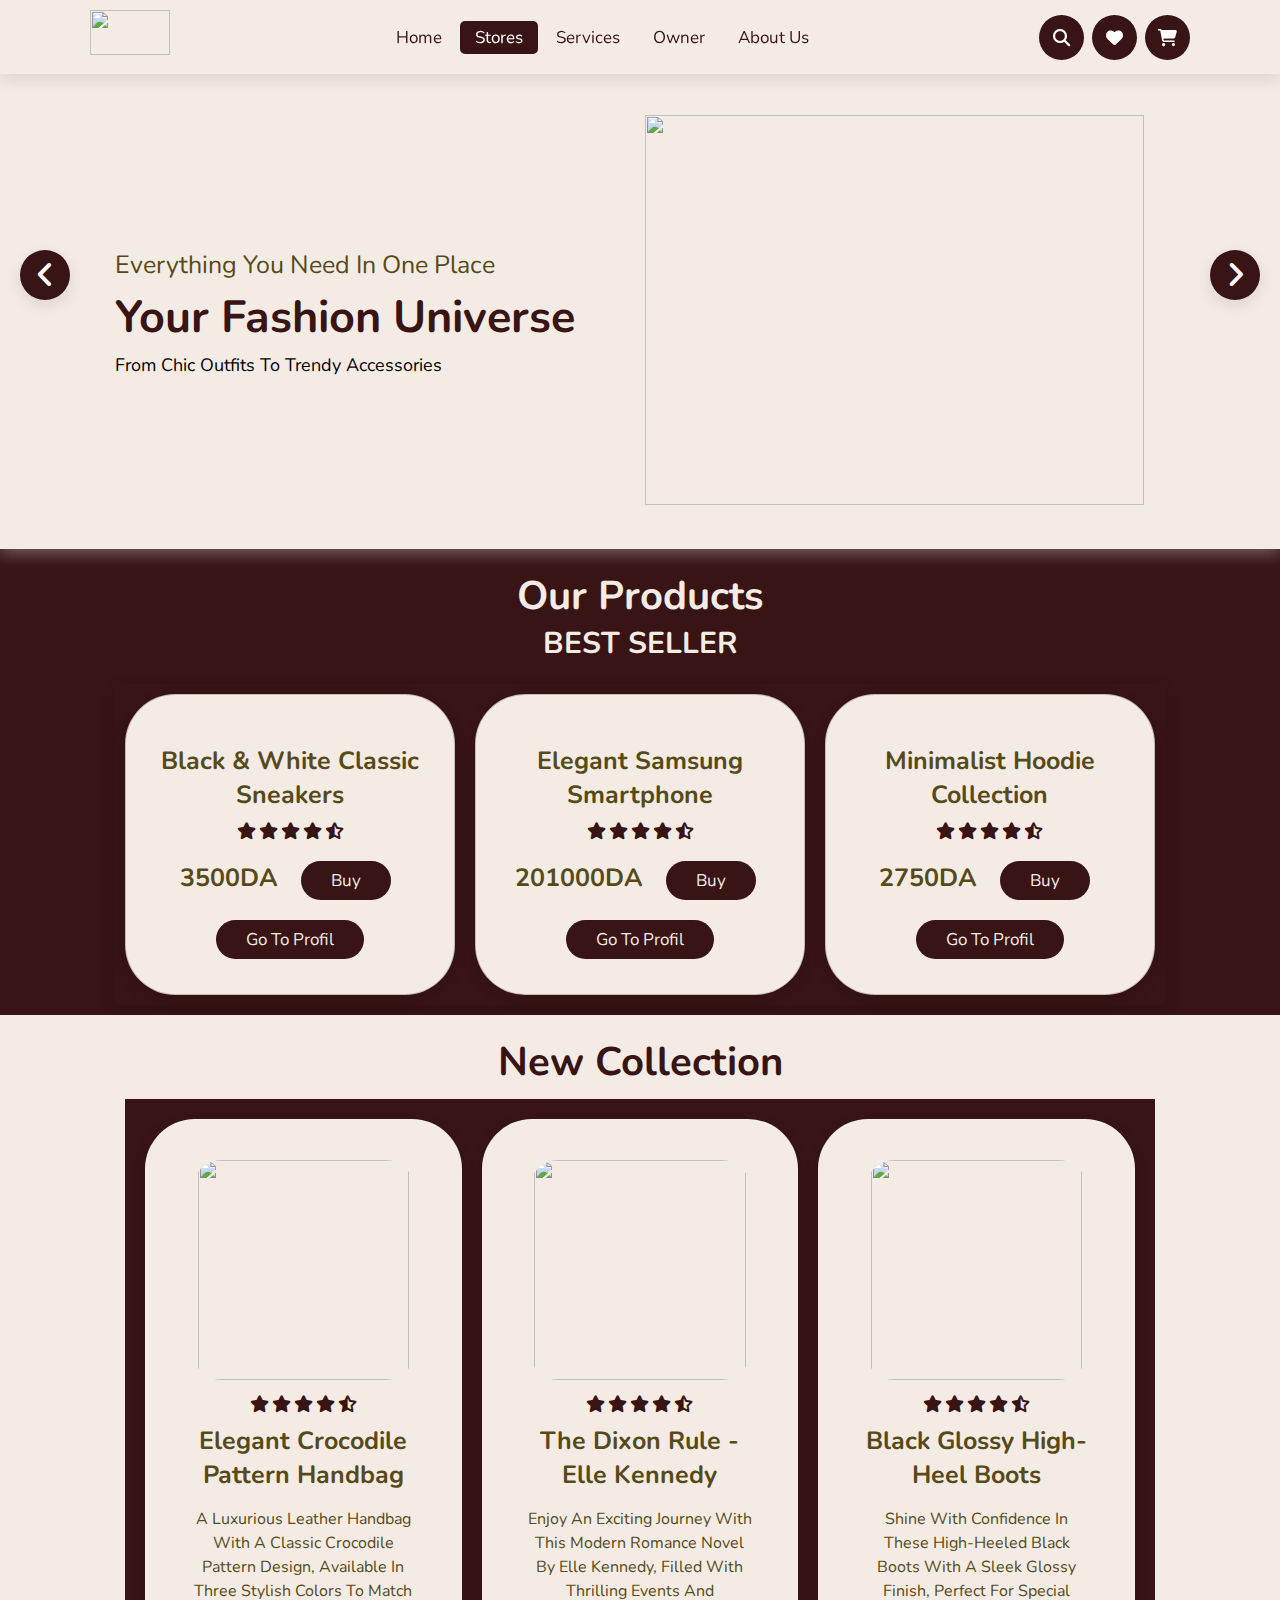
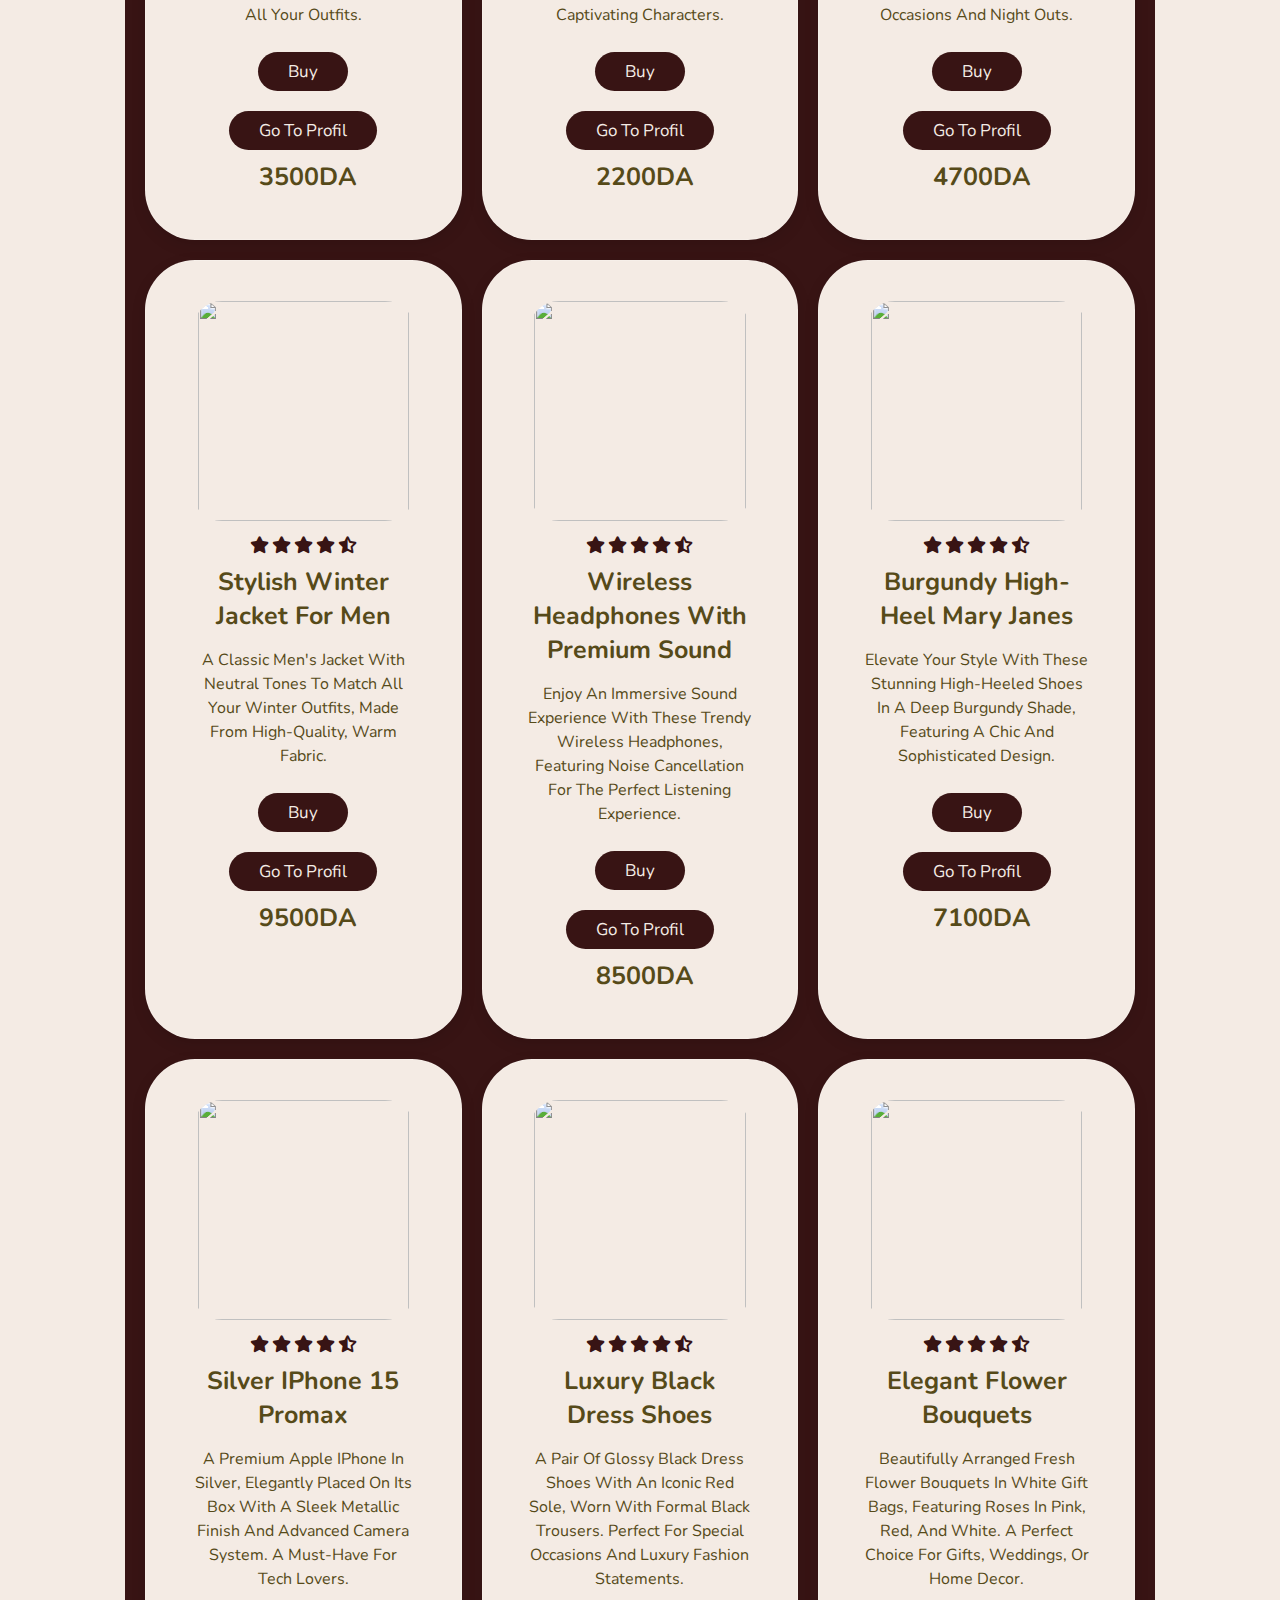
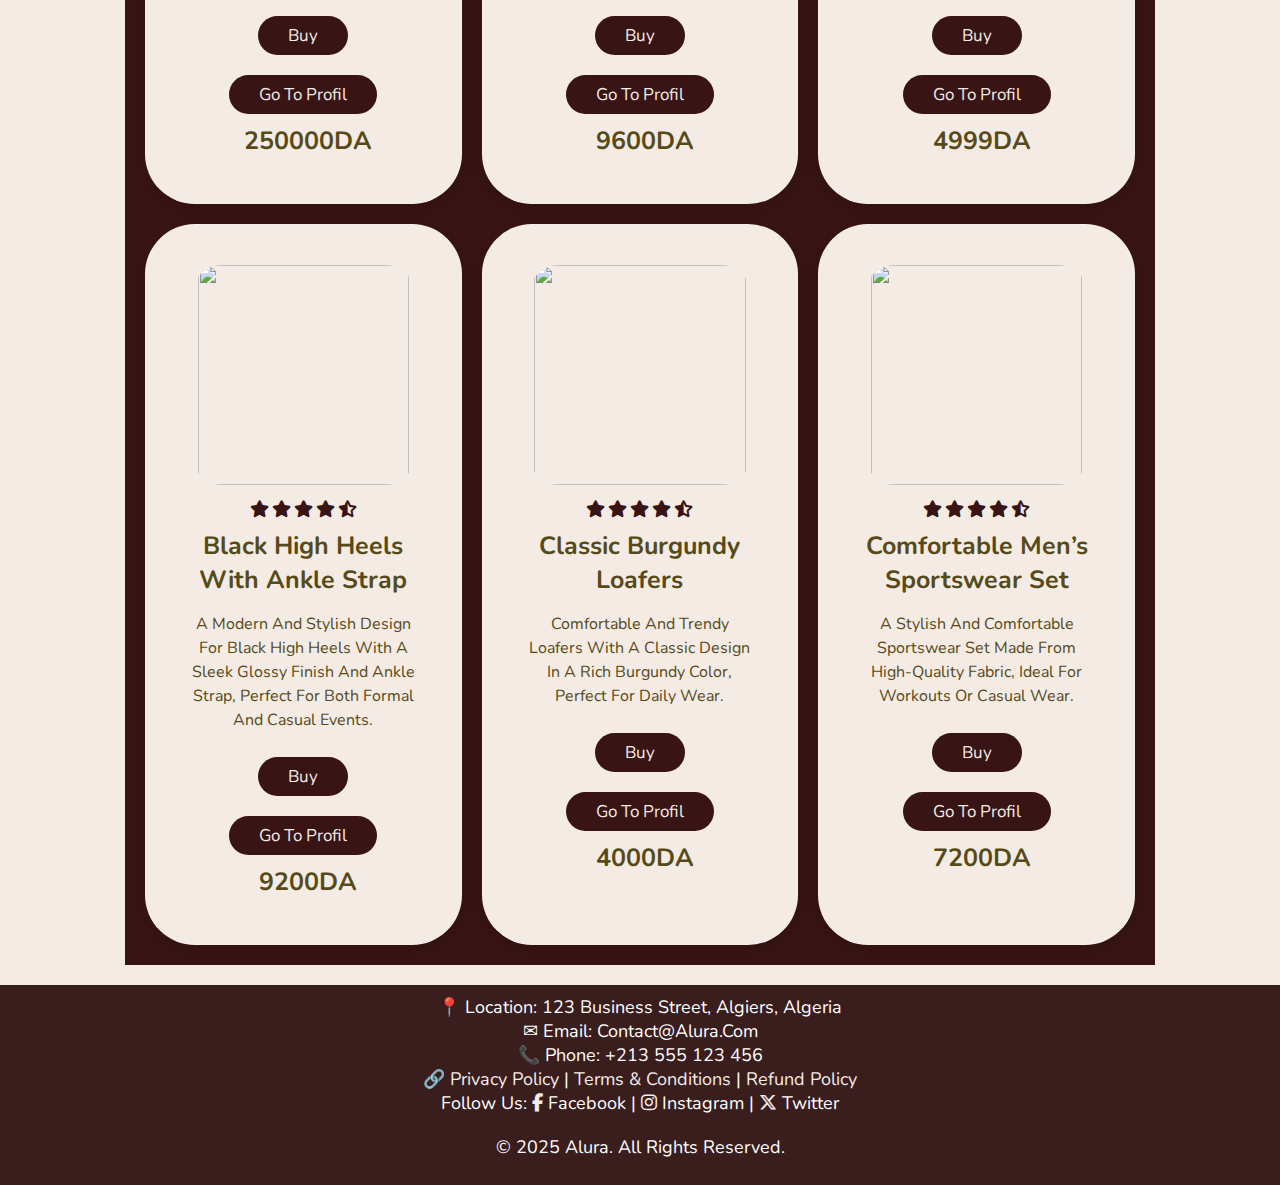
==== index.html @ 29a35462 "Create index.html" ====
<!DOCTYPE html>
<html lang="en">
<head>
    <meta charset="UTF-8">
    <meta name="viewport" content="width=device-width, initial-scale=1.0">
    <title>stores</title>
    <link rel="stylesheet" href="https://cdnjs.cloudflare.com/ajax/libs/font-awesome/6.7.2/css/all.min.css">
    <link rel="stylesheet" href="alura1.css">
</head>
<body>

    <!-- start header -->
    <header>
        <a href="#" class="logo"><i class="aluraa">
            <img src="photo/alura.png" alt="" width="80" height="45"></i></a>
       <nav class="navbar">
        <a href="p.html" >Home</a>
        <a href="alura1.html" class="active">Stores</a>
        <a href="alura2.html" >Services</a>
        <a href="owner.html">Owner</a>
        <a href="#About Us" class="us">About Us</a>
       </nav>
       <div class="icons">
        <i class="fas fa-bars" id="menu-bars"></i>
        <i class="fas fa-search" id="search-icon"></i>
        <a href="#" class="fas fa-heart"></a>
        <a href="#" class="fas fa-shopping-cart"></a>
       </div>   
    </header>
    
    <form action="" id="search-form">
        <input type="search" placeholder="search here..." id="search-box">
        <label for="search-box" class="fas fa-search"></label>
        <i class="fas fa-times" id="close"></i>
    </form>
    <!-- end header -->
    <!-- start content -->
    <section class="Stores" id="Stores">
        <div class="Stores-slider">
    
            <div class="slide active">
                <div class="content">
                    <span> Everything You Need in One Place </span>
                    <h3> Your Fashion Universe </h3>
                    <p> From Chic Outfits to Trendy Accessories </p>
                </div>
                <div class="image">
                    <img src="photo/store.png" alt="" >
                </div>
            </div>

            <div class="slide">
                <div class="content">
                    <span> Timeless Styles with a Modern Touch </span>
                    <h3> Classic Elegance </h3>
                    <p>  Minimalist Cuts for Effortless Chic </p>
                </div>
                <div class="image">
                    <img src="photo/trend1.png" alt="" >
                </div>
            </div>

            <div class="slide">
                <div class="content">
                    <span> Accessories That Define Your Style </span>
                    <h3> Luxe Touch </h3>
                    <p> Bold Designs for a Statement Look </p>
                </div>
                <div class="image">
                    <img src="photo/trend2.png" alt="" >
                </div>
            </div>

            <div class="slide">
                <div class="content">
                    <span> Effortless Style, Every Step </span>
                    <h3> Urban Vibes Sneakers </h3>
                    <p> A Fresh Take on Classic Sneakers </p>
                </div>
                <div class="image">
                    <img src="photo/trend3.png" alt="" >
                </div>
            </div>
           <div id="next-slide" class="fas fa-angle-right" onclick="next()"></div>
           <div id="prev-slide" class="fas fa-angle-left" onclick="next()"></div>
         </div>

    
     </section>


     <!-- products section starts -->

     <section class="products" id="products">

        <h3 class="sub-heading"> Our Products </h3>
        <h1 class="heading"> Best seller </h1>

          <div class="box-container">

            <div class="box">
                <a href="javascript:void(0)" class="fas fa-heart add-fav"></a>
                <a href="#" class="fas fa-eye"></a>
                <img src="photo/Sneakers for Sports and Casual Wear.jpg" alt="">
                <h3>Black & White Classic Sneakers </h3>
                <div class="stars">
                    <i class="fas fa-star"></i>
                    <i class="fas fa-star"></i>
                    <i class="fas fa-star"></i>
                    <i class="fas fa-star"></i>
                    <i class="fas fa-star-half-alt"></i>
                </div>
                <span>3500DA</span>
                <a href="javascript:void(0)" class="ll">buy </a>
                <a href="profil.html" class="btn" > go to profil  </a>
            </div>

            <div class="box">
                <a href="javascript:void(0)" class="fas fa-heart add-fav"></a>
                <a href="#" class="fas fa-eye"></a>
                <img src="photo/Samsung Galaxy new Design.jpg" alt="">
                <h3>Elegant Samsung Smartphone</h3>
                <div class="stars">
                    <i class="fas fa-star"></i>
                    <i class="fas fa-star"></i>
                    <i class="fas fa-star"></i>
                    <i class="fas fa-star"></i>
                    <i class="fas fa-star-half-alt"></i>
                </div>
                <span>201000DA</span>
                <a href="javascript:void(0)" class="ll">buy </a>
                <a href="profil.html" class="btn" > go to profil  </a>
            </div>

            <div class="box">
                <a href="javascript:void(0)" class="fas fa-heart add-fav"></a>
                <a href="#" class="fas fa-eye"></a>
                <img src="photo/Sport clothes .jpg" alt="">
                <h3>Minimalist Hoodie Collection</h3>
                <div class="stars">
                    <i class="fas fa-star"></i>
                    <i class="fas fa-star"></i>
                    <i class="fas fa-star"></i>
                    <i class="fas fa-star"></i>
                    <i class="fas fa-star-half-alt"></i>
                </div>
                <span>2750DA</span>
                <a href="javascript:void(0)" class="ll">buy </a>
                <a href="profil.html" class="btn" > go to profil  </a>
            </div>
             </div>
    
     </section>

     <!-- new collection -->

     <section class="products1" id="products1">

        <h3 class="sub-heading1"> New Collection </h3>
        
        <div class="box-container1">
            <div class="box">
                <div class="image">
                    <img src="photo/Baguette Bag - .jpg" alt="">
                    <a href="javascript:void(0)" class="fas fa-heart add-fav"></a>
                </div>
            
                <div class="content1">
                <div class="stars">
                    <i class="fas fa-star"></i>
                    <i class="fas fa-star"></i>
                    <i class="fas fa-star"></i>
                    <i class="fas fa-star"></i>
                    <i class="fas fa-star-half-alt"></i>
                </div>
                <h3>Elegant Crocodile Pattern Handbag</h3>
                <p> A luxurious leather handbag with a classic crocodile pattern design, available in three stylish colors to match all your outfits.</p>
                <a href="javascript:void(0)" class="ll">buy </a>
                <a href="profil.html" class="btn" > go to profil  </a>
                <span class="pice">3500DA</span>

                </div>
            </div>

            <div class="box">
                <div class="image">
                    <img src="photo/book.jpg" alt="">
                    <a href="javascript:void(0)" class="fas fa-heart add-fav"></a>
                </div>
            
                <div class="content1">
                <div class="stars">
                    <i class="fas fa-star"></i>
                    <i class="fas fa-star"></i>
                    <i class="fas fa-star"></i>
                    <i class="fas fa-star"></i>
                    <i class="fas fa-star-half-alt"></i>
                </div>
                <h3>The Dixon Rule - Elle Kennedy</h3>
                <p>Enjoy an exciting journey with this modern romance novel by Elle Kennedy, filled with thrilling events and captivating characters.</p>
                <a href="javascript:void(0)" class="ll">buy </a>
                <a href="profil.html" class="btn" > go to profil  </a>
                <span class="pice">2200DA</span>

                </div>
            </div>

            <div class="box">
                <div class="image">
                    <img src="photo/bots.jpg" alt="">
                    <a href="javascript:void(0)" class="fas fa-heart add-fav"></a>
                </div>
            
                <div class="content1">
                <div class="stars">
                    <i class="fas fa-star"></i>
                    <i class="fas fa-star"></i>
                    <i class="fas fa-star"></i>
                    <i class="fas fa-star"></i>
                    <i class="fas fa-star-half-alt"></i>
                </div>
                <h3> Black Glossy High-Heel Boots</h3>
                <p>Shine with confidence in these high-heeled black boots with a sleek glossy finish, perfect for special occasions and night outs.</p>
                <a href="javascript:void(0)" class="ll">buy </a>
                <a href="profil.html" class="btn" > go to profil  </a>
                <span class="pice">4700DA</span>

                </div>
            </div>
            <div class="box">
                <div class="image">
                    <img src="photo/Men winter.jpg" alt="">
                    <a href="javascript:void(0)" class="fas fa-heart add-fav"></a>
                </div>
            
                <div class="content1">
                <div class="stars">
                    <i class="fas fa-star"></i>
                    <i class="fas fa-star"></i>
                    <i class="fas fa-star"></i>
                    <i class="fas fa-star"></i>
                    <i class="fas fa-star-half-alt"></i>
                </div>
                <h3>Stylish Winter Jacket for Men</h3>
                <p> A classic men's jacket with neutral tones to match all your winter outfits, made from high-quality, warm fabric.</p>
                <a href="javascript:void(0)" class="ll">buy </a>
                <a href="profil.html" class="btn" > go to profil  </a>
                <span class="pice">9500DA</span>

                </div>
            </div>
           
            <div class="box">
                <div class="image">
                    <img src="photo/Apple Headphones _ Apple Airpods Max _ Color_ Blue _ Size_ Os.jpg" alt="">
                    <a href="javascript:void(0)" class="fas fa-heart add-fav"></a>
                </div>
            
                <div class="content1">
                <div class="stars">
                    <i class="fas fa-star"></i>
                    <i class="fas fa-star"></i>
                    <i class="fas fa-star"></i>
                    <i class="fas fa-star"></i>
                    <i class="fas fa-star-half-alt"></i>
                </div>
                <h3>Wireless Headphones with Premium Sound</h3>
                <p>Enjoy an immersive sound experience with these trendy wireless headphones, featuring noise cancellation for the perfect listening experience.</p>
                <a href="javascript:void(0)" class="ll">buy </a>
                 <a href="profil.html" class="btn" > go to profil  </a>
                <span class="pice">8500DA</span>

                </div>
            </div>

            <div class="box">
                <div class="image">
                    <img src="photo/Women's Burgundy Patent Leather Platform Mary Jane Heels - Chunky High Block Heels with Adjustable Strap for Party or Fashion Events.jpg" alt="">
                    <a href="javascript:void(0)" class="fas fa-heart add-fav"></a>
                </div>
            
                <div class="content1">
                <div class="stars">
                    <i class="fas fa-star"></i>
                    <i class="fas fa-star"></i>
                    <i class="fas fa-star"></i>
                    <i class="fas fa-star"></i>
                    <i class="fas fa-star-half-alt"></i>
                </div>
                <h3>Burgundy High-Heel Mary Janes</h3>
                <p> Elevate your style with these stunning high-heeled shoes in a deep burgundy shade, featuring a chic and sophisticated design.
                </p>
                <a href="javascript:void(0)" class="ll">buy </a>
                <a href="profil.html" class="btn" > go to profil  </a>
                <span class="pice">7100DA</span>

                </div>
            </div>
            <div class="box">
                <div class="image">
                    <img src="photo/iphone15promax .jpg" alt="">
                    <a href="javascript:void(0)" class="fas fa-heart add-fav"></a>
                </div>
            
                <div class="content1">
                <div class="stars">
                    <i class="fas fa-star"></i>
                    <i class="fas fa-star"></i>
                    <i class="fas fa-star"></i>
                    <i class="fas fa-star"></i>
                    <i class="fas fa-star-half-alt"></i>
                </div>
                <h3>Silver iPhone 15 Promax</h3>
                <p>  A premium Apple iPhone in silver, elegantly placed on its box with a sleek metallic finish and advanced camera system. A must-have for tech lovers.
                </p>
                <a href="javascript:void(0)" class="ll">buy </a>
                <a href="profil.html" class="btn" > go to profil  </a>
                <span class="pice">250000DA</span>

                </div>
            </div>

            <div class="box">
                <div class="image">
                    <img src="photo/Christian Louboutin Shoes _ Christian Louboutin Greggo Patent Oxford Dress Shoes Size 7 Sleek Black _ Color_ Black _ Size_ 7 (3).jpg" alt="">
                    <a href="javascript:void(0)" class="fas fa-heart add-fav"></a>
                </div>
            
                <div class="content1">
                <div class="stars">
                    <i class="fas fa-star"></i>
                    <i class="fas fa-star"></i>
                    <i class="fas fa-star"></i>
                    <i class="fas fa-star"></i>
                    <i class="fas fa-star-half-alt"></i>
                </div>
                <h3>Luxury Black Dress Shoes</h3>
                <p>A pair of glossy black dress shoes with an iconic red sole, worn with formal black trousers. Perfect for special occasions and luxury fashion statements.</p>
                <a href="javascript:void(0)" class="ll">buy </a>
                 <a href="profil.html" class="btn" > go to profil  </a>
                <span class="pice">9600DA</span>

                </div>
            </div>

            <div class="box">
                <div class="image">
                    <img src="photo/flower.jpg" alt="">
                    <a href="javascript:void(0)" class="fas fa-heart add-fav"></a>
                </div>
            
                <div class="content1">
                <div class="stars">
                    <i class="fas fa-star"></i>
                    <i class="fas fa-star"></i>
                    <i class="fas fa-star"></i>
                    <i class="fas fa-star"></i>
                    <i class="fas fa-star-half-alt"></i>
                </div>
                <h3>Elegant Flower Bouquets</h3>
                <p>Beautifully arranged fresh flower bouquets in white gift bags, featuring roses in pink, red, and white. A perfect choice for gifts, weddings, or home decor.</p>
                <a href="javascript:void(0)" class="ll">buy </a>
                <a href="profil.html" class="btn" > go to profil  </a>
                <span class="pice">4999DA</span>

                </div>
            </div>

            <div class="box">
                <div class="image">
                    <img src="photo/téléchargement (7).jpg" alt="">
                    <a href="javascript:void(0)" class="fas fa-heart add-fav"></a>
                </div>
            
                <div class="content1">
                <div class="stars">
                    <i class="fas fa-star"></i>
                    <i class="fas fa-star"></i>
                    <i class="fas fa-star"></i>
                    <i class="fas fa-star"></i>
                    <i class="fas fa-star-half-alt"></i>
                </div>
                <h3>Black High Heels with Ankle Strap</h3>
                <p> A modern and stylish design for black high heels with a sleek glossy finish and ankle strap, perfect for both formal and casual events.
                </p>
                <a href="javascript:void(0)" class="ll">buy </a>
                <a href="profil.html" class="btn" > go to profil  </a>
                <span class="pice">9200DA</span>

                </div>
            </div>

            <div class="box">
                <div class="image">
                    <img src="photo/téléchargement (6).jpg" alt="">
                    <a href="javascript:void(0)" class="fas fa-heart add-fav"></a>
                </div>
            
                <div class="content1">
                <div class="stars">
                    <i class="fas fa-star"></i>
                    <i class="fas fa-star"></i>
                    <i class="fas fa-star"></i>
                    <i class="fas fa-star"></i>
                    <i class="fas fa-star-half-alt"></i>
                </div>
                <h3>Classic Burgundy Loafers</h3>
                <p> Comfortable and trendy loafers with a classic design in a rich burgundy color, perfect for daily wear.</p>
                <a href="javascript:void(0)" class="ll">buy </a>
                <a href="profil.html" class="btn" > go to profil  </a>
                <span class="pice">4000DA</span>

                </div>
            </div>

            <div class="box">
                <div class="image">
                    <img src="photo/Men's Casual Sports Style Letter Print Contrast Color Raglan Sleeve Kangaroo Pocket Drawstring Hoodie & Sweatpants Set, Spring & Autumn.jpg" alt="">
                    <a href="javascript:void(0)" class="fas fa-heart add-fav"></a>
                </div>
            
                <div class="content1">
                <div class="stars">
                    <i class="fas fa-star"></i>
                    <i class="fas fa-star"></i>
                    <i class="fas fa-star"></i>
                    <i class="fas fa-star"></i>
                    <i class="fas fa-star-half-alt"></i>
                </div>
                <h3> Comfortable Men’s Sportswear Set</h3>
                <p>A stylish and comfortable sportswear set made from high-quality fabric, ideal for workouts or casual wear.</p>
                <a href="javascript:void(0)" class="ll">buy </a>
                <a href="profil.html" class="btn" > go to profil  </a>
                <span class="pice">7200DA</span>

                </div>
            </div>

        

        </div>


     </section>




<!-- form -->

     <section class="sectionn">
        <div class="checkout-container"><button class="xx"><i class="fas fa-close" ></i></button>
            <h2>Complete Your Purchase</h2> 
            <form id="purchase-form">
                
                <div class="form-group">
                    <label class="labele" for="name">Full Name</label>
                    <input class="inputs" type="text" id="name" name="name" required>
                </div>
    
                <div class="form-group">
                    <label class="labele" for="email">Email Address</label>
                    <input class="inputs" type="email" id="email" name="email" required>
                </div>
                <div class="form-group">
                    <label class="labele" for="address">Shipping Address</label>
                    <input class="inputs" type="text" id="address" name="address" required>
                </div>
    
                <div class="form-group">
                    <label class="labele" for="payment">Payment Method</label>
                    <select id="payment" name="payment" required>
                        <option value="credit-card">Credit Card</option>
                        <option value="paypal">PayPal</option>
                        <option value="bank-transfer">Bank Transfer</option>
                    </select>
                </div>
    
                <div class="credit-card-info">
                    <div class="form-group">
                        <label class="labele" for="card-number">Card Number</label>
                        <input class="inputs" type="text" id="card-number" name="card-number" required>
                    </div>
    
                    <div class="form-row">
                        <div class="form-group">
                            <label class="labele" for="expiry">Expiry Date</label>
                            <input class="inputs" type="text" id="expiry" name="expiry" placeholder="MM/YY" required>
                        </div>
    
                        <div class="form-group">
                            <label class="labele" for="cvv">CVV</label>
                            <input class="inputs" type="text" id="cvv" name="cvv" required>
                        </div>
                    </div>
                </div>
    
                <button class="buttonn" type="submit">Complete Purchase</button>
            </form>
        </div>
        </section>
        







     <footer id="footer">
        <p>📍 Location: 123 Business Street, Algiers, Algeria</p>
        <p>✉ Email: contact@alura.com</p>
        <p>📞 Phone: +213 555 123 456</p>
        <p>🔗 <a href="#">Privacy Policy</a> | <a href="#">Terms & Conditions</a> | <a href="#">Refund Policy</a></p>
        <p>Follow us: <a href="#"><a href="#" ><i class="fa-brands fa-facebook-f"></i></a> Facebook</a> | <a href="#"><a href="#" >
            <i class="fa-brands fa-instagram"></i>
          </a>
          Instagram</a> | <a href="#"><a href="#">
            <i class="fa-brands fa-x-twitter"></i>
          </a>  Twitter</a></p>
       <div class="u"> <p>© 2025 Alura. All rights reserved.</p></div>
    </footer>

    <script src="alura.js"></script>
</body>
</html>
<script src="alura1.js"></script>
</body>
</html>
---- alura1.css ----
@import url('https://fonts.googleapis.com/css2?family=Nunito:ital,wght@0,200..1000;1,200..1000&family=Poppins:ital,wght@0,100;0,200;0,300;0,400;0,500;0,600;0,700;0,800;0,900;1,100;1,200;1,300;1,400;1,500;1,600;1,700;1,800;1,900&display=swap');

:root{
    --brown: rgba(56, 20, 20, 1);
    --black: #564a19;
    --light: #F4EBE4;
    --box-shadow:0 .5rem 1.5rem rgba(0,0,0,0.1);
}
*{
    font-family: 'Nunito' , sans-serif;
    margin: 0; 
    padding: 0;
    box-sizing: border-box;
    text-decoration: none;
    outline: none;
    border: none;
    text-transform: capitalize;
    transition: all .2S linear;
}
body{
    margin: 0;
    padding: 0;
    
    
}
html{
    height: 100%;
    font-size: 62.5%;
    overflow-x: hidden;
    scroll-padding-top: 5,5rem;
    scroll-behavior: smooth;
}
/* start header */
header{
    position: fixed;
    top:0;
    left:0 ;
    right: 0;
    background: #F4EBE4;
    padding: 1rem 7%;
    display: flex;
    align-items: center;
    justify-content: space-between;
    z-index: 1000;
    box-shadow: var(--box-shadow);
}
header .logo{
    color: var(--black);
    font-size: 2.5rem;
    font-weight: bolder;
}
header .logo i{
    color: var(--brown);
}

header .navbar a{
    font-size: 1.7rem;
    border-radius: 0.5rem;
    padding: 0.5rem 1.5rem;
    color:var(--brown) ;
}
header .navbar a.active,
header .navbar a:hover{
    color: white;
    background: var(--brown);
}
header .icons i,
header .icons a{
    cursor: pointer;
    margin-left: .5rem;
    height: 4.5rem;
    line-height: 4.5rem;
    width: 4.5rem;
    text-align: center;
    font-size: 1.7rem;
    color: white;
    border-radius: 50%;
    background: var(--brown);
}
header .icons i:hover,
header .icons a:hover{
    color: #fff;
    background: var(--brown);
    transform: rotate(360deg);
}
header .icons #menu-bars{
    display: none;
}

#search-form{
    position: fixed;
    top: -110%; left:0;
    height: 100%; width: 100%;
    z-index: 1004;
    background: rgba(0, 0, 0, 0.669);
    display: flex;
    align-items: center;
    justify-content: center;
    padding: 0 1rem;
}
#search-form #search-box{
    width: 50rem;
    font-family: monospace;
    border-bottom: 0.1rem solid #fff;
    padding: 1rem 0;
    color: var(--brown);
    font-size: 3rem;
    text-transform: none;
    background: none;
}
#search-form #search-box::placeholder{
    color: #fff;
}
#search-form #search-box::-webkit-search-cancel-button{
    -webkit-appearance: none;
}
#search-form label{
    color: #fff;
    cursor: pointer;
    font-size: 3rem;
}
#search-form label:hover{
    color: var(--brown);
}
#search-form #close{
    position: absolute;
    color: #fff;
    cursor: pointer;
    top: 2rem; right: 3rem;
    font-size: 5rem;
}
#search-form #close:hover{
    color: var(--brown);
}

/* end header */

/* start content */

section{
    padding: 1rem 9% ;
}
section:nth-child(even){
    background: var(--light);
}

@keyframes fadeLeft{
    0%{
        transform: translateX(-5rem);
        opacity: 0;
    }
}

@keyframes fadeUp{
    0%{
        transform: scale(0.2);
        opacity: 0;
    }
}


.Stores {
    padding-top: 8.5rem;
    background: var(--light);
    background-size: cover;
    background-position: center;
    position: relative;
    box-shadow: 0 .5rem 1.5rem rgba(255, 255, 255, 0.313);
}
.Stores-slider .slide{
    display: flex;
    align-items: center;
    flex-wrap: wrap;
    gap: 1rem;
    display: none;
}
.Stores-slider .slide.active{
    display: flex;
    align-items: center;
    flex-wrap: wrap;
    gap: 1rem;
}
.Stores-slider .slide .content{
    flex: 1 1 40rem;
    animation: fadeLeft .2s linear .2s backwards;
}
.Stores-slider .slide .content span{
    color: var(--black);
    font-size: 2.5rem;
}
.Stores-slider .slide .content h3{
    font-size: 4.5rem;
    color: var(--brown);
    padding: 0.5rem 0;
}
.Stores-slider .slide .content p{
    color: black;
    font-size: 1.8rem;
}
.Stores-slider .slide .image{
    flex: 1 1 40rem;
    margin: 3rem 0;
}
.Stores-slider .slide .image img{
    width: 98%;
    height: 390px;
    animation: fadeUp .3s linear;
}

/* next prev */

.Stores-slider #next-slide , #prev-slide{
    position: absolute;
    top: 50%;
    transform: translateY(-50%);
    height: 5rem;
    width: 5rem;
    line-height: 5rem;
    box-shadow: var(--box-shadow);
    text-align: center;
    background: var(--brown);
    font-size: 3rem;
    color: #fff;
    cursor: pointer;
    border-radius: 50%;
}
.Stores-slider #next-slide:hover{
    background: var(--black) ;
}
.Stores-slider #prev-slide:hover{
    background: var(--black) ;
}
.Stores-slider #next-slide{
    right: 2rem;
}
.Stores-slider #prev-slide{
    left: 2rem;
}

/* products */

section.products{
    background: var(--brown);
    box-shadow:var(--box-shadow);
}

.sub-heading{
    text-align: center;
    color: var(--light);
    font-size: 4rem;
    padding-top: 1rem;
}
.heading{
    text-align: center;
    color: var(--light);
    font-size: 3rem;
    padding-bottom: 2rem;
    text-transform: uppercase;
}
.btn , .ll {
    margin: 1rem;
    display: inline-block;
    font-size: 1.7rem;
    color: var(--light);
    background: var(--brown);
    border-radius: 8rem;
    cursor: pointer;
    padding: .8rem 3rem;
}

 .ll:hover{
  background: #c6be87 ;
  color: var(--brown);
}
.btn:hover{
    background:  #c6be87 ;
    color: var(--brown);
}
.products .box-container{
    display: grid;
    grid-template-columns: repeat(auto-fit , minmax(28rem, 1fr));
    box-shadow:var(--box-shadow);
}
.products .box-container .box{
    margin: 1rem;
    padding: 2.5rem;
    background: var(--light);
    border-radius: 5rem;
    border: .1rem solid rgba(0, 0, 0, 0.2);
    box-shadow: var(--box-shadow);
    position: relative;
    overflow: hidden;
    text-align: center;
    box-shadow:var(--box-shadow);
}
.products .box-container .box .fa-heart ,
.products .box-container .box .fa-eye{
    position: absolute;
    top: 1.5rem;
    background: var(--brown);
    border-radius: 50%;
    height: 5rem;
    width: 5rem;
    line-height: 5rem;
    font-size: 2rem;
    color: var(--light);
}
.products .box-container .box .fa-heart:hover ,
.products .box-container .box .fa-eye:hover{
    background:  #c6be87 ;
    color: var(--brown);
}
.products .box-container .box .fa-heart{
    right: -15rem;
}
.products .box-container .box .fa-eye{
    left: -15rem;
}
.products .box-container .box:hover .fa-heart{
    right: 1.5rem;
}
.products .box-container .box:hover .fa-eye{
    left: 1.5rem;
}
.products .box-container .box img{
    height: 17rem;
    margin: 1rem 0;
}
.products .box-container .box h3{
    color:var(--black);
    font-size: 2.5rem;
}
.products .box-container .box .stars{
    padding: 1rem 0;
}
.products .box-container .box .stars i{
    font-size: 1.7rem;
    color: var(--brown);
}
.products .box-container .box span{
    color:var(--black);
    font-weight: bolder;
    margin-right: 1rem;
    font-size: 2.5rem;
}

section.products1{
    background: var(--light);
}
.sub-heading1{
    text-align: center;
    color: var(--brown);
    font-size: 4rem;
    padding-top: 1rem;
}

.products1 .box-container1{
    display: grid;
    grid-template-columns: repeat(auto-fit , minmax(30rem, 1fr));
    margin: 1rem;
    background: var(--brown);
    padding: 1rem;
}

.products1 .box-container1 .box{
    margin: 1rem;
    padding: 2.5rem;
    background: var(--light);
    border-radius: 5rem;
    border: .1rem solid rgba(255, 255, 255, 0.2);
    box-shadow: var(--box-shadow);
    position: relative;
    overflow: hidden;
    text-align: center;
    box-shadow:var(--box-shadow);

}
.products1 .box-container1 .box .image{
    height: 25rem;
    width: 100%;
    padding: 1.5rem;
    overflow: hidden;
    position: relative;
}
.products1 .box-container1 .box .image img{
    height: 100%;
    width: 95%;
    border-radius: 3rem;
}
.products1 .box-container1 .box .image .fa-heart{
    position: absolute;
    height: 5rem;
    width: 5rem;
    line-height: 5rem;
    text-align: center;
    font-size: 2rem;
    background: var(--brown);
    color: var(--light);
    border-radius: 50%;
}
.products1 .box-container1 .box  .fa-heart{
    top: -15rem; right: -15rem;
}
.products1 .box-container1 .box:hover .fa-heart{
    top: 0.5rem; right: .5rem;
}

.products1 .box-container1 .box .image .fa-heart:hover{
    background:  #c6be87;
    color: var(--brown);
}
.products1 .box-container1 .box .content1{
    padding: 2rem;
    padding-top: 0;
}
.products1 .box-container1 .box .content1 .stars{
    padding-bottom: 1rem;
}
.products1 .box-container1 .box .content1 .stars i{
    font-size: 1.7rem;
    color: var(--brown);
}
.products1 .box-container1 .box .content1 h3{
    color: var(--black);
    font-size: 2.5rem;
}
.products1 .box-container1 .box .content1  p{
    color: var(--black);
    font-size:1.6rem ;
    padding: 1.5rem 0;
    line-height: 1.5;
}
.products1 .box-container1 .box .content1 .pice{
    color:var(--black);
    font-weight: bolder;
    margin-left: 1rem;
    font-size: 2.5rem;
}



/* fff */



/* Section Overlay (Background) */
.sectionn {
    display: flex;
    justify-content: center;
    align-items: center;
    position: fixed;
    top: 0;
    left: 0;
    width: 100%;
    height: 100vh;
    background: rgba(0, 0, 0, 0.5); /* Semi-transparent */
    visibility: hidden;
    opacity: 0;
    transition: opacity 0.3s ease-in-out, visibility 0.3s;
    z-index: 1000; /* Ensures it's above everything */
}

/* Checkout Form Container */
.checkout-container {
    background: #3E1E1E;
    color: white;
    padding: 45px;
    margin: 9px;
    border-radius: 45px 15px 45px 0px;
    border: #e6bd9e solid;
    width: 450px;
    height: 99vh;
    box-shadow: 0 8px 20px rgba(0, 0, 0, 0.3);
    position: relative;
    transition: transform 0.3s ease-in-out;
}

/* Close Button */
.xx {
    width: 40px;
    height: 40px;
    color: white;
    border-radius: 100%;
    background-color: #e6bd9e;
    position: absolute;
    top: 10px;
    right: 10px;
    border: none;
    cursor: pointer;
}

/* Form Elements */
.labele {
    display: block;
    margin-bottom: 10px;
    font-size: 14px;
    font-weight: bold;
}

.inputs, select {
    width: 100%;
    padding: 5px;
    border: none;
    border-radius: 6px;
    background: #FFF7F0;
    font-size: 16px;
    transition: all 0.3s ease-in-out;
    box-shadow: inset 0 2px 5px rgba(0, 0, 0, 0.1);
}
@media screen and (max-width: 500px) {
    .logo img{
        width: 50px;
        height: 30px;
    }
    }
/* Submit Button */
.buttonn {
    width: 100%;
    margin-top: 7px;
    padding: 12px;
    background:  #f5e2d3;
    color:  #3d1d14;
    border: none;
    border-radius: 6px;
    font-size: 16px;
    font-weight: bold;
    cursor: pointer;
    transition: all 0.3s ease-in-out;
}

.buttonn:hover {
    background:  #5f4037;
    transform: scale(1.05);color: wheat;
}













@media(max-width:991px){
    html{
        font-size: 55%;
    }
    header{
        padding:1rem 2rem;
    }
    .Stores-slider #next-slide, 
    .Stores-slider #prev-slide {
        transform: translateY(0);
        height: 3.5rem;
        width: 3.5rem;
        line-height: 3.5rem;
        font-size: 2rem;
    }

    .Stores-slider #next-slide {
        right: 3rem;
    }

    .Stores-slider #prev-slide {
        right: 7rem; 
    }
    .products .box-container .box img{
        height: 24rem;
        width: 100%;
    }
    .Stores-slider .slide .image img{
        width: 90%;
        height: 480px;
        animation: fadeUp .3s linear;
    }
}
@media(max-width:768px){
    html{
        font-size: 43%;
    }
    header .icons #menu-bars{
        display: inline-block;
    }
    header .navbar{
        position: absolute;
        top: 100%; left: 0; right: 0;
        background: #fff;
        border-bottom: .1rem solid rgba(0, 0, 0, 0.2);
        padding: 1rem;
        clip-path: polygon(0 0, 100% 0, 100% 0,0 0);
    }
    header .navbar.active{
        clip-path:  polygon(0 0, 100% 0, 100% 100%,0 100%);
    }
    header .navbar a{
        display: block;
        padding: 1.5rem;
        margin: 1rem;
        font-size: 2rem;
        background: var(--light);
    }
    #search-form #search-box{
        width: 90%;
        margin: 0 1rem;
    }
    .Stores-slider .slide .content h3{
        font-size: 7rem;
    }
    .products .box-container .box img{
        height: 29rem;
        width: 100%;
    }
    .Stores-slider .slide .image img{
        width: 95%;
        height: 450px;
        animation: fadeUp .3s linear;
    }
    .products1 .box-container1 .box .image{
        height:42rem;
        width: 100%;
        padding: 1.5rem;
        overflow: hidden;
        position: relative;
    }
    .products1 .box-container1 .box .image img{
        height: 100%;
        width: 95%;
        border-radius: 3rem;
    }
}
@media(max-width:360px){
    html{
        font-size: 35%;
    }  
    .store .Stores-slider .slide .content h3{
        font-size: 5rem;
    }
    .products .box-container .box img{
        height: 34rem;
        width: 100%;
    }
    .Stores-slider .slide .image img{
        width: 90%;
        height: 260px;
        animation: fadeUp .3s linear;
    }
}

footer {
    margin-bottom: 0;
    padding-bottom: 0;
    bottom: 0;
    width: 100%;
    background-color: #3a1d1d;
    color: white;
    text-align: center;
    padding: 10px;
}

main {
    flex: 1;
    padding-bottom: 0px; /* Adjust to match footer height */
}

footer p{
    font-size: 1.8rem;
    font-family:'Nunito' , sans-serif;

}
.u{
    width:100%;padding-top: 10px;height: 50px;margin-top: 10px;
}
footer a {
    color: #f4ece6;
    text-decoration: none;
}
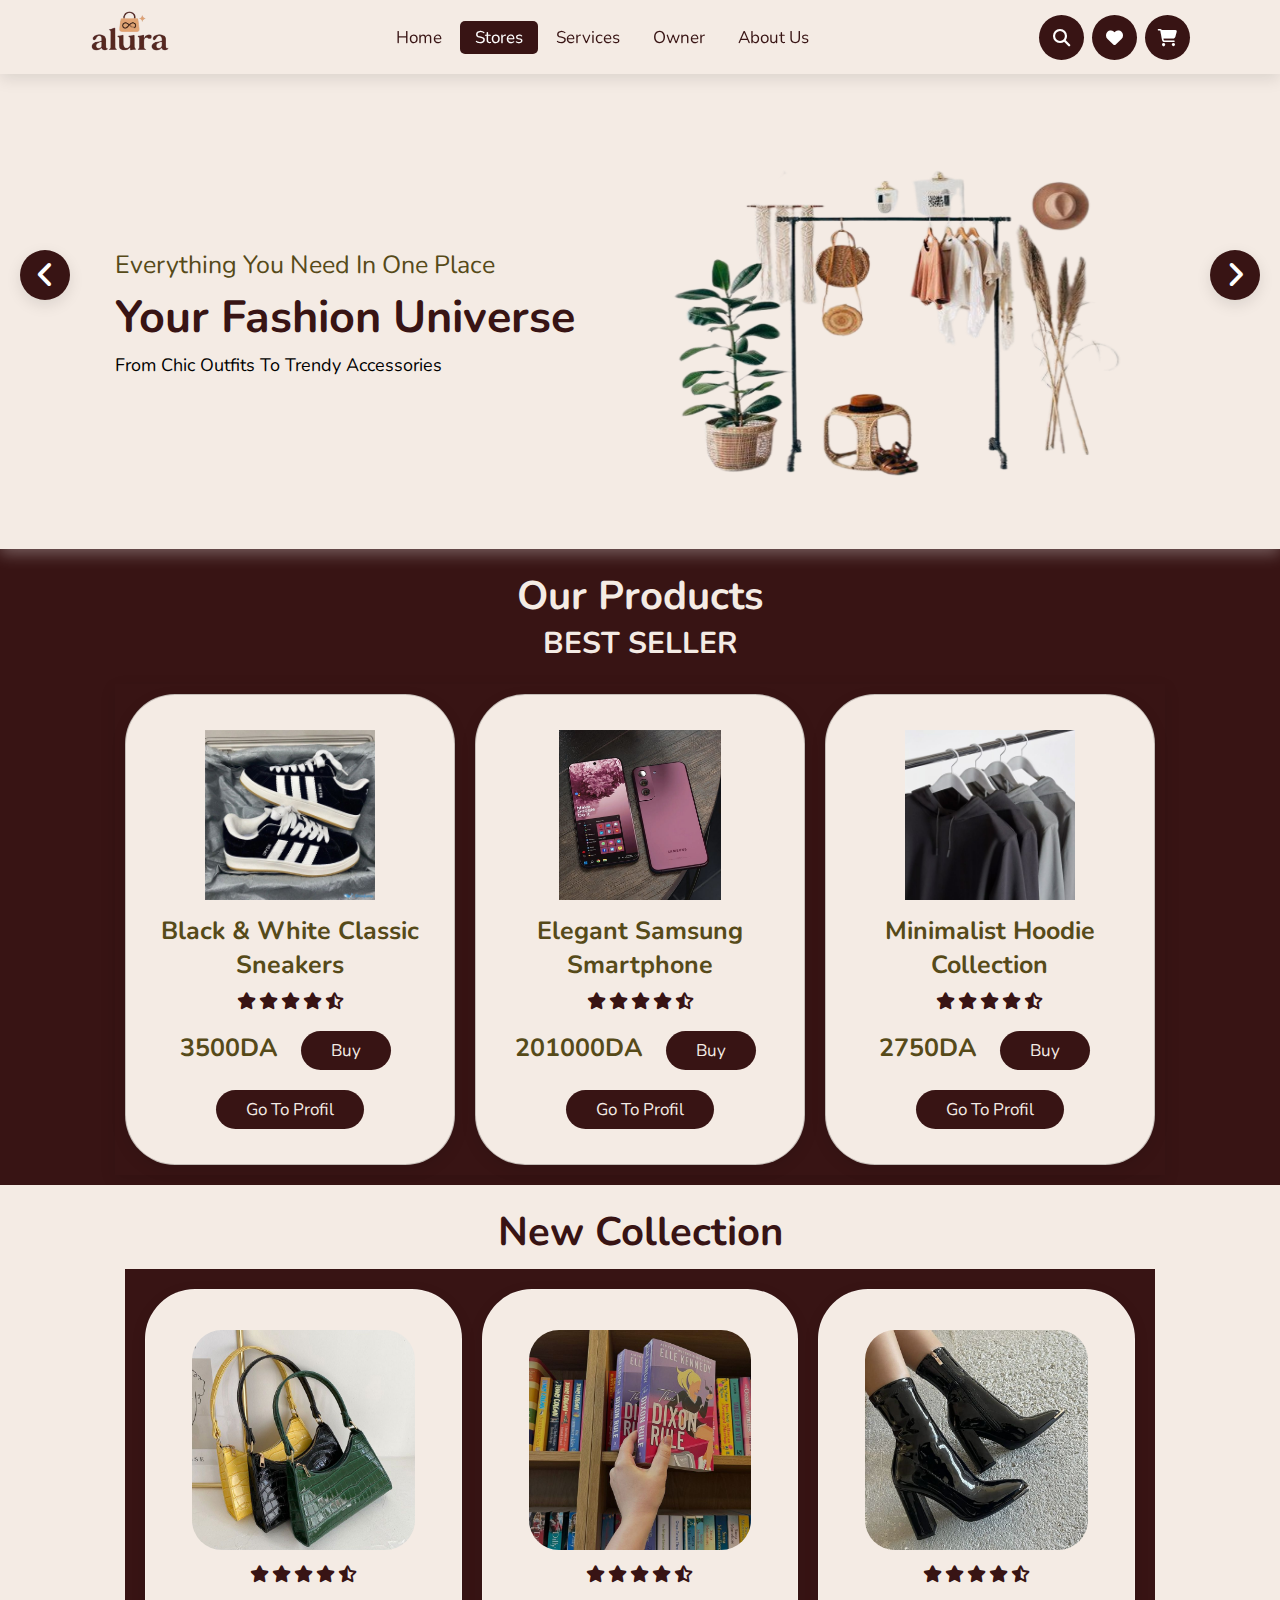
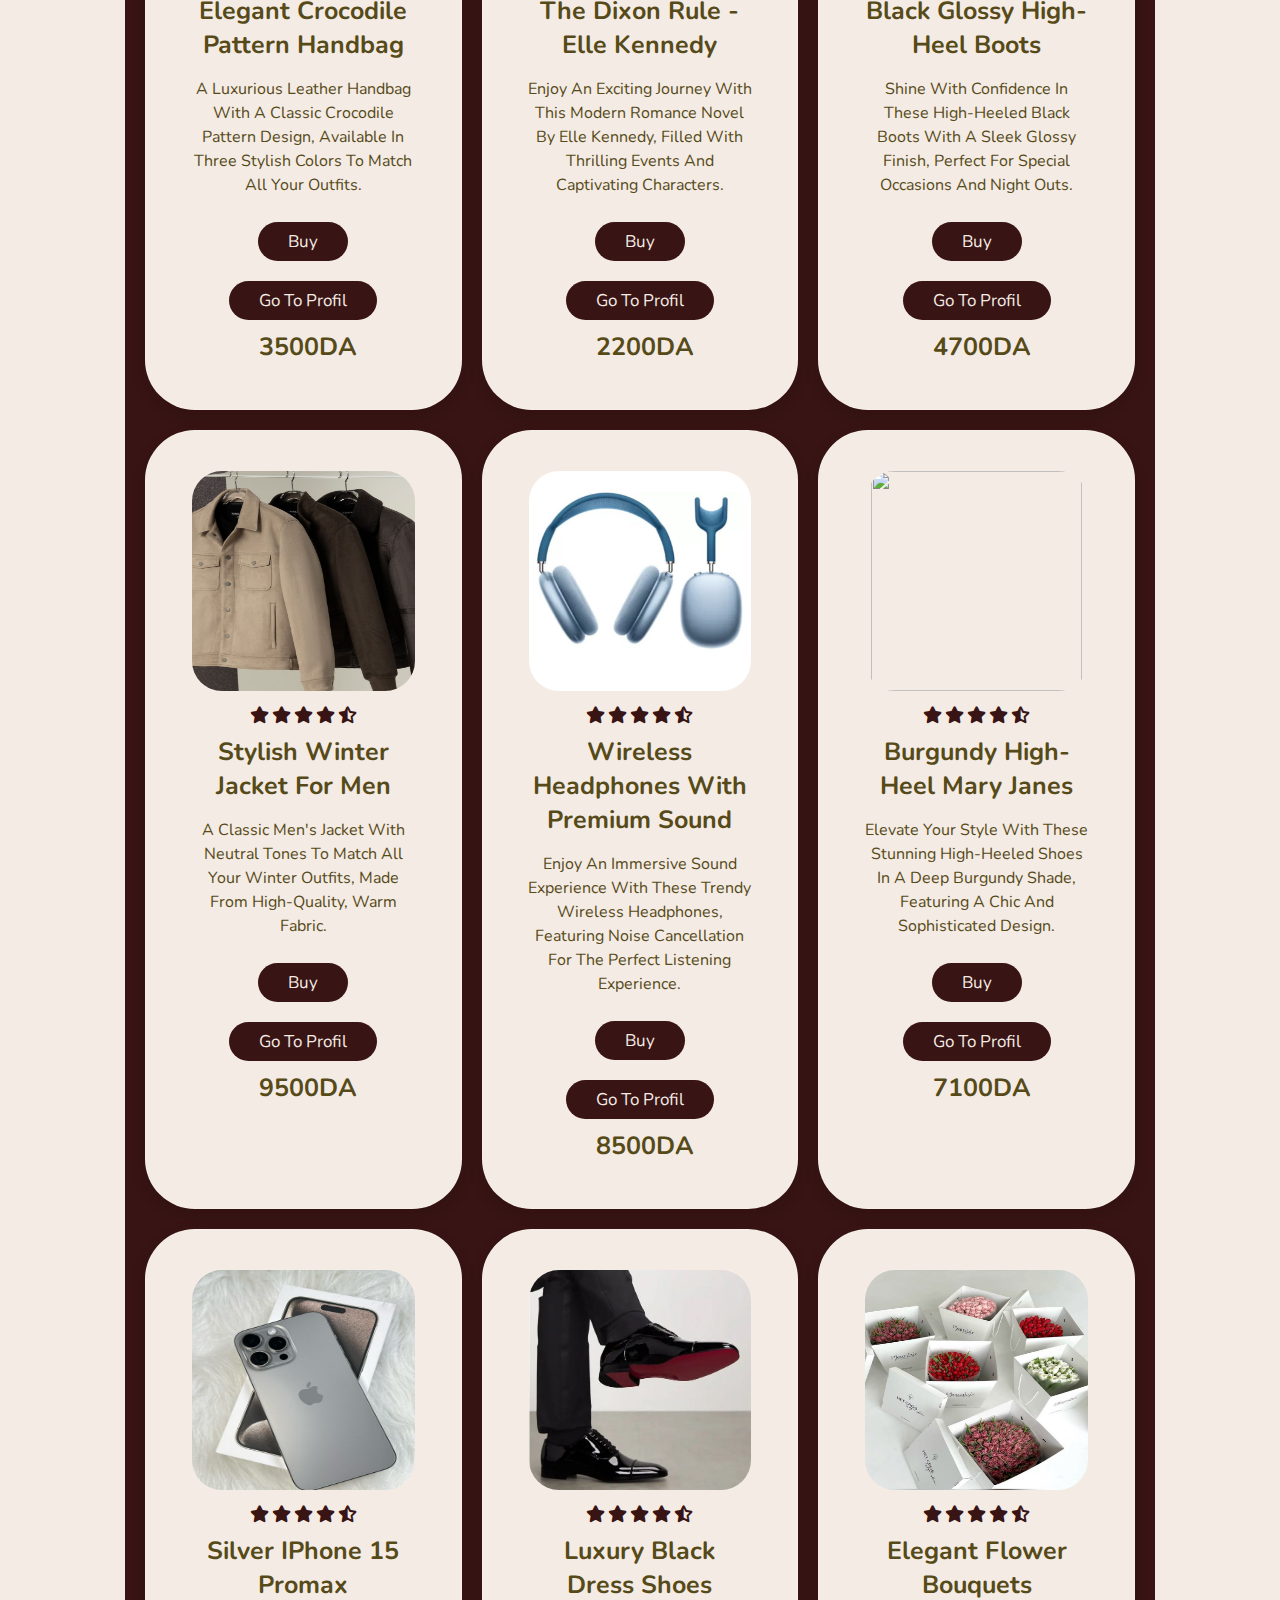
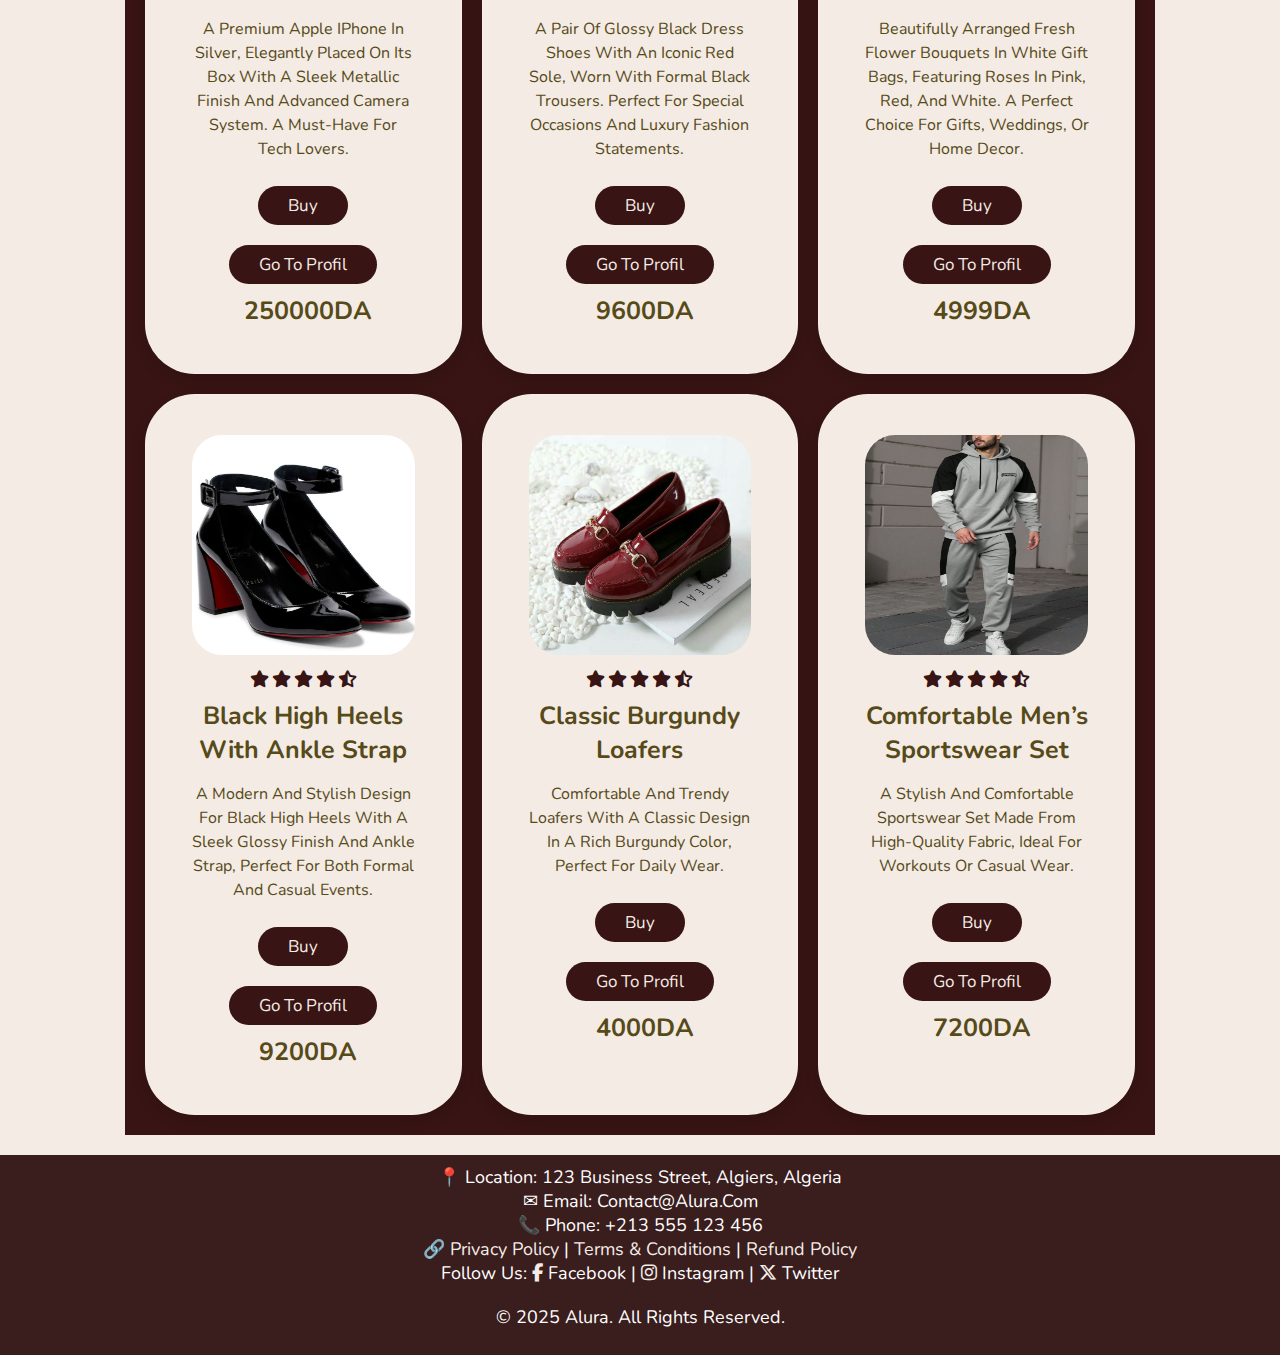
==== commit f90994ad: "Update index.html" ====
--- a/index.html
+++ b/index.html
@@ -12,7 +12,7 @@
     <!-- start header -->
     <header>
         <a href="#" class="logo"><i class="aluraa">
-            <img src="photo/alura.png" alt="" width="80" height="45"></i></a>
+            <img src="alura.png" alt="" width="80" height="45"></i></a>
        <nav class="navbar">
         <a href="p.html" >Home</a>
         <a href="alura1.html" class="active">Stores</a>
@@ -45,7 +45,7 @@
                     <p> From Chic Outfits to Trendy Accessories </p>
                 </div>
                 <div class="image">
-                    <img src="photo/store.png" alt="" >
+                    <img src="store.png" alt="" >
                 </div>
             </div>
 
@@ -56,7 +56,7 @@
                     <p>  Minimalist Cuts for Effortless Chic </p>
                 </div>
                 <div class="image">
-                    <img src="photo/trend1.png" alt="" >
+                    <img src="trend1.png" alt="" >
                 </div>
             </div>
 
@@ -67,7 +67,7 @@
                     <p> Bold Designs for a Statement Look </p>
                 </div>
                 <div class="image">
-                    <img src="photo/trend2.png" alt="" >
+                    <img src="trend2.png" alt="" >
                 </div>
             </div>
 
@@ -78,7 +78,7 @@
                     <p> A Fresh Take on Classic Sneakers </p>
                 </div>
                 <div class="image">
-                    <img src="photo/trend3.png" alt="" >
+                    <img src="trend3.png" alt="" >
                 </div>
             </div>
            <div id="next-slide" class="fas fa-angle-right" onclick="next()"></div>
@@ -101,7 +101,7 @@
             <div class="box">
                 <a href="javascript:void(0)" class="fas fa-heart add-fav"></a>
                 <a href="#" class="fas fa-eye"></a>
-                <img src="photo/Sneakers for Sports and Casual Wear.jpg" alt="">
+                <img src="Sneakers for Sports and Casual Wear.jpg" alt="">
                 <h3>Black & White Classic Sneakers </h3>
                 <div class="stars">
                     <i class="fas fa-star"></i>
@@ -118,7 +118,7 @@
             <div class="box">
                 <a href="javascript:void(0)" class="fas fa-heart add-fav"></a>
                 <a href="#" class="fas fa-eye"></a>
-                <img src="photo/Samsung Galaxy new Design.jpg" alt="">
+                <img src="Samsung Galaxy new Design.jpg" alt="">
                 <h3>Elegant Samsung Smartphone</h3>
                 <div class="stars">
                     <i class="fas fa-star"></i>
@@ -135,7 +135,7 @@
             <div class="box">
                 <a href="javascript:void(0)" class="fas fa-heart add-fav"></a>
                 <a href="#" class="fas fa-eye"></a>
-                <img src="photo/Sport clothes .jpg" alt="">
+                <img src="Sport clothes .jpg" alt="">
                 <h3>Minimalist Hoodie Collection</h3>
                 <div class="stars">
                     <i class="fas fa-star"></i>
@@ -161,7 +161,7 @@
         <div class="box-container1">
             <div class="box">
                 <div class="image">
-                    <img src="photo/Baguette Bag - .jpg" alt="">
+                    <img src="Baguette Bag - .jpg" alt="">
                     <a href="javascript:void(0)" class="fas fa-heart add-fav"></a>
                 </div>
             
@@ -184,7 +184,7 @@
 
             <div class="box">
                 <div class="image">
-                    <img src="photo/book.jpg" alt="">
+                    <img src="book.jpg" alt="">
                     <a href="javascript:void(0)" class="fas fa-heart add-fav"></a>
                 </div>
             
@@ -207,7 +207,7 @@
 
             <div class="box">
                 <div class="image">
-                    <img src="photo/bots.jpg" alt="">
+                    <img src="bots.jpg" alt="">
                     <a href="javascript:void(0)" class="fas fa-heart add-fav"></a>
                 </div>
             
@@ -229,7 +229,7 @@
             </div>
             <div class="box">
                 <div class="image">
-                    <img src="photo/Men winter.jpg" alt="">
+                    <img src="Men winter.jpg" alt="">
                     <a href="javascript:void(0)" class="fas fa-heart add-fav"></a>
                 </div>
             
@@ -252,7 +252,7 @@
            
             <div class="box">
                 <div class="image">
-                    <img src="photo/Apple Headphones _ Apple Airpods Max _ Color_ Blue _ Size_ Os.jpg" alt="">
+                    <img src="Apple Headphones _ Apple Airpods Max _ Color_ Blue _ Size_ Os.jpg" alt="">
                     <a href="javascript:void(0)" class="fas fa-heart add-fav"></a>
                 </div>
             
@@ -275,7 +275,7 @@
 
             <div class="box">
                 <div class="image">
-                    <img src="photo/Women's Burgundy Patent Leather Platform Mary Jane Heels - Chunky High Block Heels with Adjustable Strap for Party or Fashion Events.jpg" alt="">
+                    <img src="Women's Burgundy Patent Leather Platform Mary Jane Heels - Chunky High Block Heels with Adjustable Strap for Party or Fashion Events.jpg" alt="">
                     <a href="javascript:void(0)" class="fas fa-heart add-fav"></a>
                 </div>
             
@@ -298,7 +298,7 @@
             </div>
             <div class="box">
                 <div class="image">
-                    <img src="photo/iphone15promax .jpg" alt="">
+                    <img src="iphone15promax .jpg" alt="">
                     <a href="javascript:void(0)" class="fas fa-heart add-fav"></a>
                 </div>
             
@@ -322,7 +322,7 @@
 
             <div class="box">
                 <div class="image">
-                    <img src="photo/Christian Louboutin Shoes _ Christian Louboutin Greggo Patent Oxford Dress Shoes Size 7 Sleek Black _ Color_ Black _ Size_ 7 (3).jpg" alt="">
+                    <img src="Christian Louboutin Shoes _ Christian Louboutin Greggo Patent Oxford Dress Shoes Size 7 Sleek Black _ Color_ Black _ Size_ 7 (3).jpg" alt="">
                     <a href="javascript:void(0)" class="fas fa-heart add-fav"></a>
                 </div>
             
@@ -345,7 +345,7 @@
 
             <div class="box">
                 <div class="image">
-                    <img src="photo/flower.jpg" alt="">
+                    <img src="flower.jpg" alt="">
                     <a href="javascript:void(0)" class="fas fa-heart add-fav"></a>
                 </div>
             
@@ -368,7 +368,7 @@
 
             <div class="box">
                 <div class="image">
-                    <img src="photo/téléchargement (7).jpg" alt="">
+                    <img src="téléchargement (7).jpg" alt="">
                     <a href="javascript:void(0)" class="fas fa-heart add-fav"></a>
                 </div>
             
@@ -392,7 +392,7 @@
 
             <div class="box">
                 <div class="image">
-                    <img src="photo/téléchargement (6).jpg" alt="">
+                    <img src="téléchargement (6).jpg" alt="">
                     <a href="javascript:void(0)" class="fas fa-heart add-fav"></a>
                 </div>
             
@@ -415,7 +415,7 @@
 
             <div class="box">
                 <div class="image">
-                    <img src="photo/Men's Casual Sports Style Letter Print Contrast Color Raglan Sleeve Kangaroo Pocket Drawstring Hoodie & Sweatpants Set, Spring & Autumn.jpg" alt="">
+                    <img src="Men's Casual Sports Style Letter Print Contrast Color Raglan Sleeve Kangaroo Pocket Drawstring Hoodie & Sweatpants Set, Spring & Autumn.jpg" alt="">
                     <a href="javascript:void(0)" class="fas fa-heart add-fav"></a>
                 </div>
             
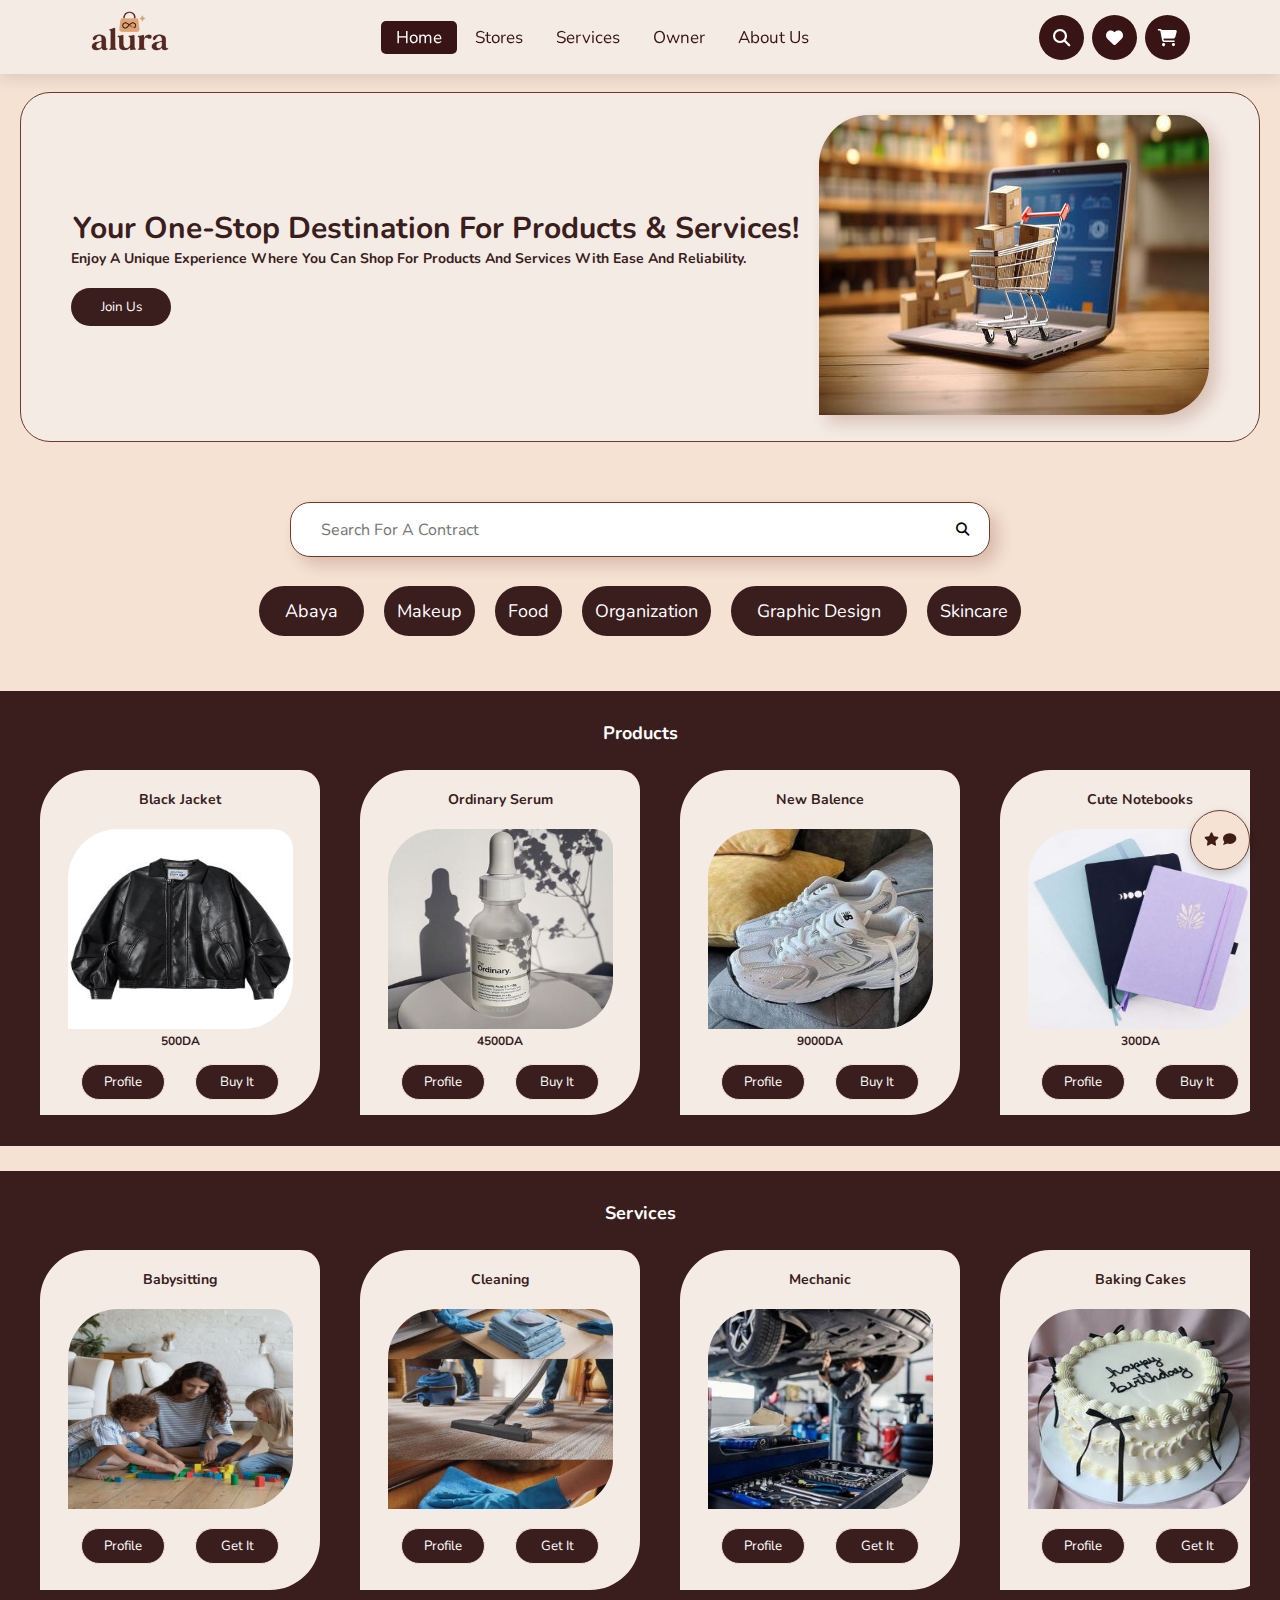
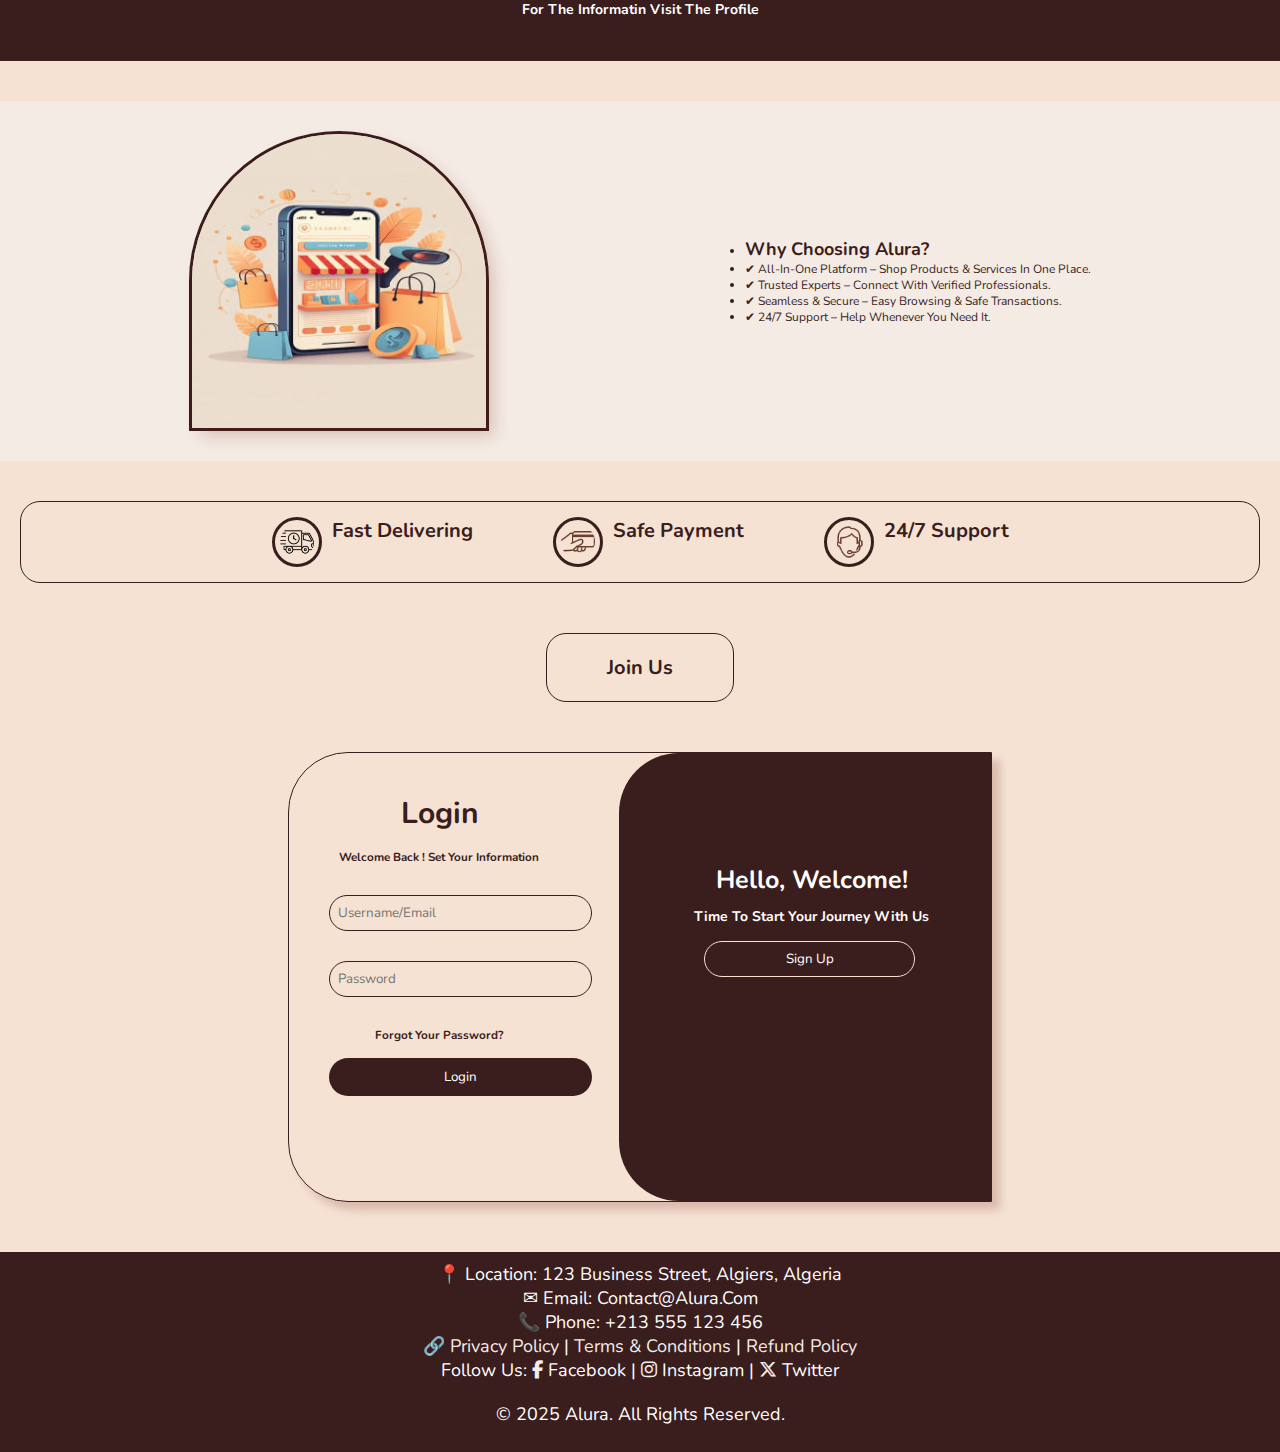
==== commit bdcb7f48: "Update and rename p.html to index.html" ====
--- a/index.html
+++ b/index.html
@@ -1,529 +1,214 @@
-<!DOCTYPE html>
-<html lang="en">
-<head>
-    <meta charset="UTF-8">
-    <meta name="viewport" content="width=device-width, initial-scale=1.0">
-    <title>stores</title>
-    <link rel="stylesheet" href="https://cdnjs.cloudflare.com/ajax/libs/font-awesome/6.7.2/css/all.min.css">
-    <link rel="stylesheet" href="alura1.css">
-</head>
-<body>
-
-    <!-- start header -->
-    <header>
-        <a href="#" class="logo"><i class="aluraa">
-            <img src="alura.png" alt="" width="80" height="45"></i></a>
-       <nav class="navbar">
-        <a href="p.html" >Home</a>
-        <a href="alura1.html" class="active">Stores</a>
-        <a href="alura2.html" >Services</a>
-        <a href="owner.html">Owner</a>
-        <a href="#About Us" class="us">About Us</a>
-       </nav>
-       <div class="icons">
-        <i class="fas fa-bars" id="menu-bars"></i>
-        <i class="fas fa-search" id="search-icon"></i>
-        <a href="#" class="fas fa-heart"></a>
-        <a href="#" class="fas fa-shopping-cart"></a>
-       </div>   
-    </header>
-    
-    <form action="" id="search-form">
-        <input type="search" placeholder="search here..." id="search-box">
-        <label for="search-box" class="fas fa-search"></label>
-        <i class="fas fa-times" id="close"></i>
-    </form>
-    <!-- end header -->
-    <!-- start content -->
-    <section class="Stores" id="Stores">
-        <div class="Stores-slider">
-    
-            <div class="slide active">
-                <div class="content">
-                    <span> Everything You Need in One Place </span>
-                    <h3> Your Fashion Universe </h3>
-                    <p> From Chic Outfits to Trendy Accessories </p>
-                </div>
-                <div class="image">
-                    <img src="store.png" alt="" >
-                </div>
-            </div>
-
-            <div class="slide">
-                <div class="content">
-                    <span> Timeless Styles with a Modern Touch </span>
-                    <h3> Classic Elegance </h3>
-                    <p>  Minimalist Cuts for Effortless Chic </p>
-                </div>
-                <div class="image">
-                    <img src="trend1.png" alt="" >
-                </div>
-            </div>
-
-            <div class="slide">
-                <div class="content">
-                    <span> Accessories That Define Your Style </span>
-                    <h3> Luxe Touch </h3>
-                    <p> Bold Designs for a Statement Look </p>
-                </div>
-                <div class="image">
-                    <img src="trend2.png" alt="" >
-                </div>
-            </div>
-
-            <div class="slide">
-                <div class="content">
-                    <span> Effortless Style, Every Step </span>
-                    <h3> Urban Vibes Sneakers </h3>
-                    <p> A Fresh Take on Classic Sneakers </p>
-                </div>
-                <div class="image">
-                    <img src="trend3.png" alt="" >
-                </div>
-            </div>
-           <div id="next-slide" class="fas fa-angle-right" onclick="next()"></div>
-           <div id="prev-slide" class="fas fa-angle-left" onclick="next()"></div>
-         </div>
-
-    
-     </section>
-
-
-     <!-- products section starts -->
-
-     <section class="products" id="products">
-
-        <h3 class="sub-heading"> Our Products </h3>
-        <h1 class="heading"> Best seller </h1>
-
-          <div class="box-container">
-
-            <div class="box">
-                <a href="javascript:void(0)" class="fas fa-heart add-fav"></a>
-                <a href="#" class="fas fa-eye"></a>
-                <img src="Sneakers for Sports and Casual Wear.jpg" alt="">
-                <h3>Black & White Classic Sneakers </h3>
-                <div class="stars">
-                    <i class="fas fa-star"></i>
-                    <i class="fas fa-star"></i>
-                    <i class="fas fa-star"></i>
-                    <i class="fas fa-star"></i>
-                    <i class="fas fa-star-half-alt"></i>
-                </div>
-                <span>3500DA</span>
-                <a href="javascript:void(0)" class="ll">buy </a>
-                <a href="profil.html" class="btn" > go to profil  </a>
-            </div>
-
-            <div class="box">
-                <a href="javascript:void(0)" class="fas fa-heart add-fav"></a>
-                <a href="#" class="fas fa-eye"></a>
-                <img src="Samsung Galaxy new Design.jpg" alt="">
-                <h3>Elegant Samsung Smartphone</h3>
-                <div class="stars">
-                    <i class="fas fa-star"></i>
-                    <i class="fas fa-star"></i>
-                    <i class="fas fa-star"></i>
-                    <i class="fas fa-star"></i>
-                    <i class="fas fa-star-half-alt"></i>
-                </div>
-                <span>201000DA</span>
-                <a href="javascript:void(0)" class="ll">buy </a>
-                <a href="profil.html" class="btn" > go to profil  </a>
-            </div>
-
-            <div class="box">
-                <a href="javascript:void(0)" class="fas fa-heart add-fav"></a>
-                <a href="#" class="fas fa-eye"></a>
-                <img src="Sport clothes .jpg" alt="">
-                <h3>Minimalist Hoodie Collection</h3>
-                <div class="stars">
-                    <i class="fas fa-star"></i>
-                    <i class="fas fa-star"></i>
-                    <i class="fas fa-star"></i>
-                    <i class="fas fa-star"></i>
-                    <i class="fas fa-star-half-alt"></i>
-                </div>
-                <span>2750DA</span>
-                <a href="javascript:void(0)" class="ll">buy </a>
-                <a href="profil.html" class="btn" > go to profil  </a>
-            </div>
-             </div>
-    
-     </section>
-
-     <!-- new collection -->
-
-     <section class="products1" id="products1">
-
-        <h3 class="sub-heading1"> New Collection </h3>
-        
-        <div class="box-container1">
-            <div class="box">
-                <div class="image">
-                    <img src="Baguette Bag - .jpg" alt="">
-                    <a href="javascript:void(0)" class="fas fa-heart add-fav"></a>
-                </div>
-            
-                <div class="content1">
-                <div class="stars">
-                    <i class="fas fa-star"></i>
-                    <i class="fas fa-star"></i>
-                    <i class="fas fa-star"></i>
-                    <i class="fas fa-star"></i>
-                    <i class="fas fa-star-half-alt"></i>
-                </div>
-                <h3>Elegant Crocodile Pattern Handbag</h3>
-                <p> A luxurious leather handbag with a classic crocodile pattern design, available in three stylish colors to match all your outfits.</p>
-                <a href="javascript:void(0)" class="ll">buy </a>
-                <a href="profil.html" class="btn" > go to profil  </a>
-                <span class="pice">3500DA</span>
-
-                </div>
-            </div>
-
-            <div class="box">
-                <div class="image">
-                    <img src="book.jpg" alt="">
-                    <a href="javascript:void(0)" class="fas fa-heart add-fav"></a>
-                </div>
-            
-                <div class="content1">
-                <div class="stars">
-                    <i class="fas fa-star"></i>
-                    <i class="fas fa-star"></i>
-                    <i class="fas fa-star"></i>
-                    <i class="fas fa-star"></i>
-                    <i class="fas fa-star-half-alt"></i>
-                </div>
-                <h3>The Dixon Rule - Elle Kennedy</h3>
-                <p>Enjoy an exciting journey with this modern romance novel by Elle Kennedy, filled with thrilling events and captivating characters.</p>
-                <a href="javascript:void(0)" class="ll">buy </a>
-                <a href="profil.html" class="btn" > go to profil  </a>
-                <span class="pice">2200DA</span>
-
-                </div>
-            </div>
-
-            <div class="box">
-                <div class="image">
-                    <img src="bots.jpg" alt="">
-                    <a href="javascript:void(0)" class="fas fa-heart add-fav"></a>
-                </div>
-            
-                <div class="content1">
-                <div class="stars">
-                    <i class="fas fa-star"></i>
-                    <i class="fas fa-star"></i>
-                    <i class="fas fa-star"></i>
-                    <i class="fas fa-star"></i>
-                    <i class="fas fa-star-half-alt"></i>
-                </div>
-                <h3> Black Glossy High-Heel Boots</h3>
-                <p>Shine with confidence in these high-heeled black boots with a sleek glossy finish, perfect for special occasions and night outs.</p>
-                <a href="javascript:void(0)" class="ll">buy </a>
-                <a href="profil.html" class="btn" > go to profil  </a>
-                <span class="pice">4700DA</span>
-
-                </div>
-            </div>
-            <div class="box">
-                <div class="image">
-                    <img src="Men winter.jpg" alt="">
-                    <a href="javascript:void(0)" class="fas fa-heart add-fav"></a>
-                </div>
-            
-                <div class="content1">
-                <div class="stars">
-                    <i class="fas fa-star"></i>
-                    <i class="fas fa-star"></i>
-                    <i class="fas fa-star"></i>
-                    <i class="fas fa-star"></i>
-                    <i class="fas fa-star-half-alt"></i>
-                </div>
-                <h3>Stylish Winter Jacket for Men</h3>
-                <p> A classic men's jacket with neutral tones to match all your winter outfits, made from high-quality, warm fabric.</p>
-                <a href="javascript:void(0)" class="ll">buy </a>
-                <a href="profil.html" class="btn" > go to profil  </a>
-                <span class="pice">9500DA</span>
-
-                </div>
-            </div>
-           
-            <div class="box">
-                <div class="image">
-                    <img src="Apple Headphones _ Apple Airpods Max _ Color_ Blue _ Size_ Os.jpg" alt="">
-                    <a href="javascript:void(0)" class="fas fa-heart add-fav"></a>
-                </div>
-            
-                <div class="content1">
-                <div class="stars">
-                    <i class="fas fa-star"></i>
-                    <i class="fas fa-star"></i>
-                    <i class="fas fa-star"></i>
-                    <i class="fas fa-star"></i>
-                    <i class="fas fa-star-half-alt"></i>
-                </div>
-                <h3>Wireless Headphones with Premium Sound</h3>
-                <p>Enjoy an immersive sound experience with these trendy wireless headphones, featuring noise cancellation for the perfect listening experience.</p>
-                <a href="javascript:void(0)" class="ll">buy </a>
-                 <a href="profil.html" class="btn" > go to profil  </a>
-                <span class="pice">8500DA</span>
-
-                </div>
-            </div>
-
-            <div class="box">
-                <div class="image">
-                    <img src="Women's Burgundy Patent Leather Platform Mary Jane Heels - Chunky High Block Heels with Adjustable Strap for Party or Fashion Events.jpg" alt="">
-                    <a href="javascript:void(0)" class="fas fa-heart add-fav"></a>
-                </div>
-            
-                <div class="content1">
-                <div class="stars">
-                    <i class="fas fa-star"></i>
-                    <i class="fas fa-star"></i>
-                    <i class="fas fa-star"></i>
-                    <i class="fas fa-star"></i>
-                    <i class="fas fa-star-half-alt"></i>
-                </div>
-                <h3>Burgundy High-Heel Mary Janes</h3>
-                <p> Elevate your style with these stunning high-heeled shoes in a deep burgundy shade, featuring a chic and sophisticated design.
-                </p>
-                <a href="javascript:void(0)" class="ll">buy </a>
-                <a href="profil.html" class="btn" > go to profil  </a>
-                <span class="pice">7100DA</span>
-
-                </div>
-            </div>
-            <div class="box">
-                <div class="image">
-                    <img src="iphone15promax .jpg" alt="">
-                    <a href="javascript:void(0)" class="fas fa-heart add-fav"></a>
-                </div>
-            
-                <div class="content1">
-                <div class="stars">
-                    <i class="fas fa-star"></i>
-                    <i class="fas fa-star"></i>
-                    <i class="fas fa-star"></i>
-                    <i class="fas fa-star"></i>
-                    <i class="fas fa-star-half-alt"></i>
-                </div>
-                <h3>Silver iPhone 15 Promax</h3>
-                <p>  A premium Apple iPhone in silver, elegantly placed on its box with a sleek metallic finish and advanced camera system. A must-have for tech lovers.
-                </p>
-                <a href="javascript:void(0)" class="ll">buy </a>
-                <a href="profil.html" class="btn" > go to profil  </a>
-                <span class="pice">250000DA</span>
-
-                </div>
-            </div>
-
-            <div class="box">
-                <div class="image">
-                    <img src="Christian Louboutin Shoes _ Christian Louboutin Greggo Patent Oxford Dress Shoes Size 7 Sleek Black _ Color_ Black _ Size_ 7 (3).jpg" alt="">
-                    <a href="javascript:void(0)" class="fas fa-heart add-fav"></a>
-                </div>
-            
-                <div class="content1">
-                <div class="stars">
-                    <i class="fas fa-star"></i>
-                    <i class="fas fa-star"></i>
-                    <i class="fas fa-star"></i>
-                    <i class="fas fa-star"></i>
-                    <i class="fas fa-star-half-alt"></i>
-                </div>
-                <h3>Luxury Black Dress Shoes</h3>
-                <p>A pair of glossy black dress shoes with an iconic red sole, worn with formal black trousers. Perfect for special occasions and luxury fashion statements.</p>
-                <a href="javascript:void(0)" class="ll">buy </a>
-                 <a href="profil.html" class="btn" > go to profil  </a>
-                <span class="pice">9600DA</span>
-
-                </div>
-            </div>
-
-            <div class="box">
-                <div class="image">
-                    <img src="flower.jpg" alt="">
-                    <a href="javascript:void(0)" class="fas fa-heart add-fav"></a>
-                </div>
-            
-                <div class="content1">
-                <div class="stars">
-                    <i class="fas fa-star"></i>
-                    <i class="fas fa-star"></i>
-                    <i class="fas fa-star"></i>
-                    <i class="fas fa-star"></i>
-                    <i class="fas fa-star-half-alt"></i>
-                </div>
-                <h3>Elegant Flower Bouquets</h3>
-                <p>Beautifully arranged fresh flower bouquets in white gift bags, featuring roses in pink, red, and white. A perfect choice for gifts, weddings, or home decor.</p>
-                <a href="javascript:void(0)" class="ll">buy </a>
-                <a href="profil.html" class="btn" > go to profil  </a>
-                <span class="pice">4999DA</span>
-
-                </div>
-            </div>
-
-            <div class="box">
-                <div class="image">
-                    <img src="téléchargement (7).jpg" alt="">
-                    <a href="javascript:void(0)" class="fas fa-heart add-fav"></a>
-                </div>
-            
-                <div class="content1">
-                <div class="stars">
-                    <i class="fas fa-star"></i>
-                    <i class="fas fa-star"></i>
-                    <i class="fas fa-star"></i>
-                    <i class="fas fa-star"></i>
-                    <i class="fas fa-star-half-alt"></i>
-                </div>
-                <h3>Black High Heels with Ankle Strap</h3>
-                <p> A modern and stylish design for black high heels with a sleek glossy finish and ankle strap, perfect for both formal and casual events.
-                </p>
-                <a href="javascript:void(0)" class="ll">buy </a>
-                <a href="profil.html" class="btn" > go to profil  </a>
-                <span class="pice">9200DA</span>
-
-                </div>
-            </div>
-
-            <div class="box">
-                <div class="image">
-                    <img src="téléchargement (6).jpg" alt="">
-                    <a href="javascript:void(0)" class="fas fa-heart add-fav"></a>
-                </div>
-            
-                <div class="content1">
-                <div class="stars">
-                    <i class="fas fa-star"></i>
-                    <i class="fas fa-star"></i>
-                    <i class="fas fa-star"></i>
-                    <i class="fas fa-star"></i>
-                    <i class="fas fa-star-half-alt"></i>
-                </div>
-                <h3>Classic Burgundy Loafers</h3>
-                <p> Comfortable and trendy loafers with a classic design in a rich burgundy color, perfect for daily wear.</p>
-                <a href="javascript:void(0)" class="ll">buy </a>
-                <a href="profil.html" class="btn" > go to profil  </a>
-                <span class="pice">4000DA</span>
-
-                </div>
-            </div>
-
-            <div class="box">
-                <div class="image">
-                    <img src="Men's Casual Sports Style Letter Print Contrast Color Raglan Sleeve Kangaroo Pocket Drawstring Hoodie & Sweatpants Set, Spring & Autumn.jpg" alt="">
-                    <a href="javascript:void(0)" class="fas fa-heart add-fav"></a>
-                </div>
-            
-                <div class="content1">
-                <div class="stars">
-                    <i class="fas fa-star"></i>
-                    <i class="fas fa-star"></i>
-                    <i class="fas fa-star"></i>
-                    <i class="fas fa-star"></i>
-                    <i class="fas fa-star-half-alt"></i>
-                </div>
-                <h3> Comfortable Men’s Sportswear Set</h3>
-                <p>A stylish and comfortable sportswear set made from high-quality fabric, ideal for workouts or casual wear.</p>
-                <a href="javascript:void(0)" class="ll">buy </a>
-                <a href="profil.html" class="btn" > go to profil  </a>
-                <span class="pice">7200DA</span>
-
-                </div>
-            </div>
-
-        
-
-        </div>
-
-
-     </section>
-
-
-
-
-<!-- form -->
-
-     <section class="sectionn">
-        <div class="checkout-container"><button class="xx"><i class="fas fa-close" ></i></button>
-            <h2>Complete Your Purchase</h2> 
-            <form id="purchase-form">
-                
-                <div class="form-group">
-                    <label class="labele" for="name">Full Name</label>
-                    <input class="inputs" type="text" id="name" name="name" required>
-                </div>
-    
-                <div class="form-group">
-                    <label class="labele" for="email">Email Address</label>
-                    <input class="inputs" type="email" id="email" name="email" required>
-                </div>
-                <div class="form-group">
-                    <label class="labele" for="address">Shipping Address</label>
-                    <input class="inputs" type="text" id="address" name="address" required>
-                </div>
-    
-                <div class="form-group">
-                    <label class="labele" for="payment">Payment Method</label>
-                    <select id="payment" name="payment" required>
-                        <option value="credit-card">Credit Card</option>
-                        <option value="paypal">PayPal</option>
-                        <option value="bank-transfer">Bank Transfer</option>
-                    </select>
-                </div>
-    
-                <div class="credit-card-info">
-                    <div class="form-group">
-                        <label class="labele" for="card-number">Card Number</label>
-                        <input class="inputs" type="text" id="card-number" name="card-number" required>
-                    </div>
-    
-                    <div class="form-row">
-                        <div class="form-group">
-                            <label class="labele" for="expiry">Expiry Date</label>
-                            <input class="inputs" type="text" id="expiry" name="expiry" placeholder="MM/YY" required>
-                        </div>
-    
-                        <div class="form-group">
-                            <label class="labele" for="cvv">CVV</label>
-                            <input class="inputs" type="text" id="cvv" name="cvv" required>
-                        </div>
-                    </div>
-                </div>
-    
-                <button class="buttonn" type="submit">Complete Purchase</button>
-            </form>
-        </div>
-        </section>
-        
-
-
-
-
-
-
-
-     <footer id="footer">
-        <p>📍 Location: 123 Business Street, Algiers, Algeria</p>
-        <p>✉ Email: contact@alura.com</p>
-        <p>📞 Phone: +213 555 123 456</p>
-        <p>🔗 <a href="#">Privacy Policy</a> | <a href="#">Terms & Conditions</a> | <a href="#">Refund Policy</a></p>
-        <p>Follow us: <a href="#"><a href="#" ><i class="fa-brands fa-facebook-f"></i></a> Facebook</a> | <a href="#"><a href="#" >
-            <i class="fa-brands fa-instagram"></i>
-          </a>
-          Instagram</a> | <a href="#"><a href="#">
-            <i class="fa-brands fa-x-twitter"></i>
-          </a>  Twitter</a></p>
-       <div class="u"> <p>© 2025 Alura. All rights reserved.</p></div>
-    </footer>
-
-    <script src="alura.js"></script>
-</body>
-</html>
-<script src="alura1.js"></script>
-</body>
-</html>
+<!DOCTYPE html>
+<html lang="en">
+<head>
+    <meta charset="UTF-8">
+    <meta name="viewport" content="width=device-width, initial-scale=1.0">
+    <title>Alura - Products & Services</title>
+    <link rel="stylesheet" href="https://cdnjs.cloudflare.com/ajax/libs/font-awesome/6.4.2/css/all.min.css">
+    <link rel="stylesheet" href="p.css">
+</head>
+<body>
+    
+   
+    <header>
+
+            <header>
+                <a href="#" class="logo"><i class="aluraa">
+                    <img src="alura.png" alt="" width="80" height="45"></i></a>
+               <nav class="navbar">
+                <a href="p.html" class="active">Home</a>
+                <a href="alura1.html">Stores</a>
+                <a href="alura2.html">Services</a>
+                <a  href="owner.html">Owner</a>
+                <a href="#About Us" class="us">About Us</a>
+               </nav>
+               <div class="icons">
+                <i class="fas fa-bars" id="menu-bars"></i>
+                <i class="fas fa-search" id="search-icon"></i>
+                <a href="#" class="fas fa-heart"></a>
+                <a href="#" class="fas fa-shopping-cart"></a>
+               </div>   
+            </header>
+            
+            <form action="" id="search-form">
+                <input type="search" placeholder="search here..." id="search-box">
+                <label for="search-box" class="fas fa-search"></label>
+                <i class="fas fa-times" id="close"></i>
+            </form>
+        
+        
+
+    </header>
+   
+    <button class="open" id="openFormBtn"> <i class="fas fa-star" ></i> <i class="fas fa-comment" ></i></button>
+    <div id="commentForm">
+        <h3>Rate & Comment</h3>
+        <div class="stars">
+            <span class="star" data-value="1">★</span>
+            <span class="star" data-value="2">★</span>
+            <span class="star" data-value="3">★</span>
+            <span class="star" data-value="4">★</span>
+            <span class="star" data-value="5">★</span>
+        </div>
+        <textarea id="comment" rows="4" placeholder="Write your comment..."></textarea>
+        <button id="submitBtn">Submit</button>
+    </div>
+
+    <section class="hero">
+        <div class="hero-content">
+            <h2>Your One-Stop Destination for Products & Services!</h2>
+            <h3>Enjoy a unique experience where you can shop for products and services with ease and reliability.</h3>
+            <button id="join">Join Us</button>
+        </div>
+        <div > <img class="hero-image" src="How To Market Your e..._imresizer.jpg" alt=""> </div>
+    </section>
+<div class="ww">
+    <section class="search">
+        <input type="text" placeholder="Search for a contract "  >
+        <button class="ee"><i class="fas fa-search" id="search-icon"></i></button>
+    </section>
+</div>
+<section class="pro">
+  <div ><a href="alura.html">Abaya</a> </div> <div> makeup</div> <div> food </div>
+  <div > organization</div> <div class="x"><a href="alura2.html"> Graphic design</a></div><div class="x"> skincare</div>
+</section>
+
+    <section class="products">
+        <h2>products</h2>
+        <div class="product-boxes">
+            <div class="product" id="aa"><div class="dp"></div> <h3>black jacket</h3><img src="Aelfric Eden City Of..._imresizer.jpg" width="225" height="200" alt=""><h4>500DA</h4><button class="mm">profile</button><button class="ll">buy it</button> </div>
+            <div class="product " id="az"><div class="dp"><h3> ordinary serum </h3><div><img src="ig_profile_photo_320_x_320_telechargement_1_jpg_custom_resized.jpg"  width="225" height="200" alt=""></div><div class="G"><h4>4500DA</h4></div></div><button class="mm">profile</button><button class="ll">buy it</button></div>
+            <div class="product" id="ae"><h3>New balence</h3><img src="k.jpg"  width="225" height="200" alt=""><div class="dp"> </div><h4>9000DA</h4><button class="mm">profile</button><button class="ll">buy it</button></div>
+            <div class="product" id="aq"><h3>cute notebooks</h3><div class="dp"><img src="Bullet Journal Revie..._imresizer.jpg"  width="225" height="200" alt=""><h4>300DA</h4><button class="mm">profile</button><button class="ll">buy it</button></div>
+          
+        </div>
+    </section>
+    <section class="services">
+        <h2> services</h2>
+      
+        <div class="service-boxes">
+            <div class="service" id="oq"><h3>babysitting </h3><img src="Assistante maternell..._imresizer.jpg"  width="225" height="200" alt=""><button class="mm">profile</button><button class="ll">get it</button></div>
+            <div class="service" id="op"><h3>cleaning</h3><div class="dp"><img src="d.jpg"  width="225" height="200" alt=""></div><button class="mm">profile</button><button  class="ll">get it</button></div>
+            <div class="service" id="oh"><h3>Mechanic</h3><div class="dp"></div><img src="gg.jpg"  width="225" height="200" alt=""><button class="mm">profile</button><button class="ll">get it</button></div>
+            <div class="service" id="ol"><h3>baking cakes </h3><div class="dp"></div><img src="e.jpg"  width="225" height="200" alt=""><a href="profil.html" ><button class="mm">profile</button></a><button class="ll">get it</button></div>
+
+        </div>
+        <h3>for the informatin visit the profile </h3>
+    </section>
+
+    <section class="why-choose">
+        <div class="tt"> <img class="t" src="The Shift to Digital..._imresizer.jpg"  alt=""></div>
+       
+        <ul>
+            <li> <h2>Why Choosing Alura?</h2></li>
+            <li>✔ All-in-One Platform – Shop products & services in one place.</li>
+            <li>✔ Trusted Experts – Connect with verified professionals.</li>
+            <li>✔ Seamless & Secure – Easy browsing & safe transactions.</li>
+            <li>✔ 24/7 Support – Help whenever you need it.</li>
+        </ul>
+    </section>
+    <span class="r">
+    <section class="rr">
+        <div class="rt"><img class="ry" src="fast-delivery.png" width="50" height="50" alt=""><h1>fast delivering</h1> </div>
+        <div class="rt"><img class="ry" src="icons8-payment-50.png" width="50" height="50" alt=""><h1>safe payment</h1></div>
+        <div class="rt"><img class="ry" src="icons8-online-support-50.png" width="50" height="50" alt=""><h1>24/7 Support</h1></div>
+    </section>
+</span>
+    <div class="jj"><h1 >Join us</h1></div> 
+    <span class="b">
+    <section class="login">
+
+        <div class="login-form">
+            <h2>Login</h2>
+           <h3> welcome back ! set your information
+           </h3>
+            <input type="text" placeholder="Username/email">
+            <input type="password" placeholder="Password">
+            <a href="#"><h3>Forgot your Password?</h3></a>
+            <button>Login</button>
+        </div>
+        <div class="welcome">
+            <h2>Hello, Welcome!</h2>
+            <h3>  time to start your journey with us </h3>
+            <button class="q">Sign Up</button>
+        </div>
+        <div class="form-container signup">
+            <form>
+                <h1>create account </h1>
+            <h3> use your email or number to register </h3>
+           <input type="text" placeholder="name">
+           <input type="text" placeholder="Email/number">
+           <input type="text" placeholder="Password">
+           <button class="q">sign up </button>
+            </form>
+        </div>
+    </section>
+</span>
+<section class="sectionn">
+    <div class="checkout-container"><button class="xx"><i class="fas fa-close" ></i></button>
+        <h3>Complete Your Purchase</h3> 
+        <form id="purchase-form">
+            
+            <div class="form-group">
+                <label class="labele" for="name">Full Name</label>
+                <input class="inputs" type="text" id="name" name="name" required>
+            </div>
+
+            <div class="form-group">
+                <label class="labele" for="email">Email Address</label>
+                <input class="inputs" type="email" id="email" name="email" required>
+            </div>
+            <div class="form-group">
+                <label class="labele" for="address">Shipping Address</label>
+                <input class="inputs" type="text" id="address" name="address" required>
+            </div>
+
+            <div class="form-group">
+                <label class="labele" for="payment">Payment Method</label>
+                <select id="payment" name="payment" required>
+                    <option value="credit-card">Credit Card</option>
+                    <option value="paypal">PayPal</option>
+                    <option value="bank-transfer">Bank Transfer</option>
+                </select>
+            </div>
+
+            <div class="credit-card-info">
+                <div class="form-group">
+                    <label class="labele" for="card-number">Card Number</label>
+                    <input class="inputs" type="text" id="card-number" name="card-number" required>
+                </div>
+
+                <div class="form-row">
+                    <div class="form-group">
+                        <label class="labele" for="expiry">Expiry Date</label>
+                        <input class="inputs" type="text" id="expiry" name="expiry" placeholder="MM/YY" required>
+                    </div>
+
+                    <div class="form-group">
+                        <label class="labele" for="cvv">CVV</label>
+                        <input class="inputs" type="text" id="cvv" name="cvv" required>
+                    </div>
+                </div>
+            </div>
+
+            <button class="buttonn" type="submit">Complete Purchase</button>
+        </form>
+    </div>
+    </section>
+    
+    <footer id="footer">
+        <p>📍 Location: 123 Business Street, Algiers, Algeria</p>
+        <p>✉ Email: contact@alura.com</p>
+        <p>📞 Phone: +213 555 123 456</p>
+        <p>🔗 <a href="#">Privacy Policy</a> | <a href="#">Terms & Conditions</a> | <a href="#">Refund Policy</a></p>
+        <p>Follow us: <a href="#"><a href="#" ><i class="fa-brands fa-facebook-f"></i></a> Facebook</a> | <a href="#"><a href="#" >
+            <i class="fa-brands fa-instagram"></i>
+          </a>
+          Instagram</a> | <a href="#"><a href="#">
+            <i class="fa-brands fa-x-twitter"></i>
+          </a>  Twitter</a></p>
+<div class="u"> <p>© 2025 Alura. All rights reserved.</p></div>
+    </footer>
+    <script src="p.js"></script>
+</body>
+</html>
--- a/p.css
+++ b/p.css
@@ -0,0 +1,1329 @@
+@import url('https://fonts.googleapis.com/css2?family=Nunito:wght@200..1000&family=Poppins:wght@100..900&display=swap');
+
+* {
+    font-family: 'Nunito', sans-serif;
+    margin: 0;
+    padding: 0;
+    box-sizing: border-box;
+    text-decoration: none;
+    outline: none;
+    border: none;
+    text-transform: capitalize;
+    transition: all .2s linear;
+    
+}
+
+html {
+    height: 100%;
+    font-size: 62.5%;
+    overflow-x: hidden;
+    scroll-padding-top: 5,5rem;
+    scroll-behavior: smooth;
+}
+body {
+    background-color: #f5e2d3;
+    color: #3a1d1d; position: relative;
+     margin: 0px;padding: 0px; box-sizing: border-box; scroll-behavior: smooth;
+}
+
+.hero {
+    display: flex;
+    justify-content: space-between;
+    align-items: center;
+    padding: 50px;
+    margin-top:92px;
+    border-radius: 30px;
+    border: solid 1px  #6a3d2e;
+    background: var(--light);
+    height: 350px;
+    font-size: larger;
+    margin-left: 20px;
+    margin-right: 20px;
+}
+
+
+.hero button {
+    background-color:  #3a1d1d;
+    color: white;
+    padding: 10px 15px;
+    border: none;
+    cursor: pointer;
+    border-radius: 30px;
+  margin-top: 20px;
+  width: 100px;
+}
+
+.hero-image {
+    width: 390px;
+    height: 300px;
+    box-shadow: 8px 8px 16px rgba(109, 29, 9, 0.2);
+    transition: 0.5s ease-in-out;
+    border-radius:50px 30px 50px 0px;
+}
+@media screen and (max-width: 768px) {
+    .hero {
+        padding: 30px;
+        margin-top: 80px;
+    }
+    .hero-image{ width: 250px; height: 209px;}
+    section .hero-content h2 {
+        text-align: left;
+        padding-left: 2px;
+        padding-right: 25%;
+        font-size: 27px; 
+        padding-top: 30px;
+    }
+    
+    section .hero-content h3 {
+        text-align: left;
+        padding-left: 2px;
+        padding-right: 25%;
+        font-size: 13px; 
+    }
+    }
+    @media screen and (max-width: 980px) {
+        .hero {
+            padding: 30px;
+            margin-top: 80px;
+        }
+        .hero-image{ width: 290px; height: 220px;}
+        section .hero-content h2 {
+            text-align: left;
+            padding-left: 2px;
+            padding-right: 25%;
+            font-size: 27px; 
+            padding-top: 30px;
+        }
+        
+        section .hero-content h3 {
+            text-align: left;
+            padding-left: 2px;
+            padding-right: 25%;
+            font-size: 13px; 
+        }
+        }
+    @media screen and (max-width: 600px) {
+        section .hero-content h2 {
+            text-align: left;
+            padding-left: 2px;
+            padding-right: 25%;
+            font-size: 27px; 
+            padding-top: 30px;
+        }
+        
+        section .hero-content h3 {
+            text-align: left;
+            padding-left: 2px;
+            padding-right: 25%;
+            font-size: 13px; 
+        }
+        .hero {
+            padding: 20px;
+            margin-top: 90px;
+        }
+        .hero-image{ width: 210px; height: 190px;}
+        }
+
+@media (min-width : 440.1px) and (max-width: 505px) {
+    .hero {
+        padding: 20px;
+        margin-top: 80px;
+        
+    }
+    section .hero-content h2 {
+        text-align: left;
+        padding-left: 2px;
+        padding-right: 25%;
+        font-size: 21px;
+        
+    }
+    section .hero-content h3 {
+        text-align: left;
+        padding-left: 2px;
+        padding-right: 25%;
+        font-size: 11px; 
+    }
+    section .hero-content p {
+        font-size: 2px;
+        text-align: left;
+        padding-left: 20px;
+        padding: 5px;
+        padding-right: 25%;
+    }
+    .hero-content {
+        max-width: 100%;font-size: small;margin: 0%;
+    }
+    .hero-image{ width: 200px; height: 190px;}
+   
+}
+@media (min-width : 505px) and (max-width: 560px){
+    .hero {
+        padding: 20px;
+        margin-top: 70px;
+    }
+    
+    section .hero-content h2 {
+        text-align: left;
+        padding-left: 2px;
+        padding-right: 25%;
+        font-size: 24px; 
+    }
+    
+    section .hero-content h3 {
+        text-align: left;
+        padding-left: 2px;
+        padding-right: 25%;
+        font-size: 11px; 
+    }
+    
+    section .hero-content p {
+        font-size: 14px;
+        text-align: left;
+        padding-left: 20px;
+        padding: 5px;
+        padding-right: 25%;
+    }
+    
+    .hero-content {
+        max-width: 100%;
+        font-size: small;
+        margin: 0%;
+    }
+    
+    .hero-image {
+        width: 190px;
+        height: 170px;
+    }
+}    
+
+@media screen and (max-width: 440px){
+    .hero-image {
+        display: none;
+      }
+    
+      .hero {
+        position: relative;
+        color: #ffffff;
+        overflow: hidden;
+        
+      }
+      .hero-content h2 ,.hero-content h3 {
+        text-shadow: 1px 1px 4px rgb(40, 27, 3);
+      }
+    
+      .hero::before {
+        content: "";
+        position: absolute;
+        top: 0; left: 0;
+        width: 100%;
+        height: 100%;
+        background-image: url("photo/How To Market Your e..._imresizer.jpg");
+        background-size: cover;
+        background-position: center;
+        filter: blur(3.5px);
+        z-index: 0;
+      }
+    
+      .hero-content {
+        position: relative;
+        z-index: 1;
+        padding: 20px;
+      }
+      section .hero-content h2 {
+        text-align: left;
+        padding-left: 2px;
+        padding-right: 25%;
+        font-size: 22px; 
+    }
+    
+    section .hero-content h3 {
+        text-align: left;
+        padding-left: 2px;
+        padding-right: 25%;
+        font-size: 9.5px; 
+    }
+}
+.ww { display: flex; align-items: center; justify-content: center;}
+.search {
+    display: flex;
+    justify-content: space-between;
+    margin-top: 60px;margin-bottom: 29px;
+   height: 55px;
+   width: 700px;
+    border-radius: 20px;
+    background-color: white;
+    border: #6a3d2e solid 1px ;
+    box-shadow: 8px 8px 16px rgba(109, 29, 9, 0.2);
+    transition: 0.5s ease-in-out;
+}
+
+.search input {
+ background-color:white;
+ border: none;
+ margin-left: 30px;
+ font-size: medium;
+}
+
+.ee{ background-color:white;; border: none;
+    cursor: pointer; border-radius: 40px; margin-right: 20px;}
+
+.pro{   display: flex;justify-content: center; 
+    align-items: center;
+ gap: 20px; font-size: large; color: white; }
+
+.pro div { border-radius: 30px; border: #3a1d1d solid; 
+    background-color: #3a1d1d; padding: 10px; 
+    margin-bottom: 25px;}
+.pro div a {
+    border-radius: 30px; 
+    border: #3a1d1d solid; 
+    background-color: #3a1d1d; 
+    padding: 10px; 
+    color: white;
+    margin-bottom: 25px;
+}
+@media screen and (max-width: 768px) {
+    .pro {
+      flex-wrap: wrap;         
+      justify-content: center;
+      align-items: center;
+      
+      width: 100%;
+    }
+  
+    .search input {
+      width: 100%;
+    }
+    .ww{
+        margin: 10px;
+    }
+  }
+  
+.products {
+    height: 455px;
+    text-align: center;
+    padding: 30px;
+    background-color: #3a1d1d;
+    color: white;
+    margin-top: 30px;
+    margin-bottom: 25px;
+    overflow: hidden;
+    font-size: larger;
+}
+
+.product-boxes {
+    margin-top: 15px;
+    display: flex;
+    overflow-x: auto;
+    gap: 40px;
+    scroll-snap-type: x mandatory;
+    padding: 10px;
+    scroll-behavior: smooth;
+    scrollbar-width: none;
+}
+
+
+.product-boxes::-webkit-scrollbar {
+    display: none;
+}
+
+.product {
+    border-radius: 50px 20px 50px 0px;
+margin: 0;
+    width: 280px;
+    height: 345px;
+    background-color:  #F4EBE4;
+    flex: 0 0 auto;
+    scroll-snap-align: center;
+}
+.products img{ margin-top: 20px; 
+     border-radius:50px 20px 50px 0px;
+    }
+     
+     .product h4{
+        color: #3a1d1d;
+    }
+    .product h4:hover{
+        color: #8C4A36;
+    }
+     .product h3{
+        color: #3a1d1d;margin-bottom: 0;margin-top: 20px;
+    }
+   
+.services img{ margin-top: 20px; 
+     border-radius:50px 20px 50px 0px;
+}
+
+
+
+@media (max-width: 750px) {
+    .products {
+    height: 370px;}
+    .product {
+        width: 180px;
+        height: 250px;
+        border-radius: 30px 10px 30px 0px;
+    }
+    .products img{
+        width: 140px;
+        height: 120px;
+        border-radius: 30px 10px 30px 0px;}
+
+}
+
+.service h3{
+    color: #3a1d1d;
+    margin-bottom: 0;
+    margin-top: 20px;
+}
+
+.services {
+    height: 490px;
+    text-align: center;
+    padding: 30px;
+    background-color: #3a1d1d;
+    color: white;
+    margin-top: 0;
+    margin-bottom: 25px;
+    overflow: hidden;
+    font-size: larger;
+}
+
+.services h4{
+    margin: 10px;
+
+ }
+
+.service-boxes {
+    margin-top: 15px;
+    display: flex;
+    overflow-x: auto;
+    overflow-y: hidden;
+    gap: 40px;
+    scroll-snap-type: x mandatory;
+    padding: 10px;
+    scroll-behavior: smooth;
+    scrollbar-width: none; 
+}
+
+section .hero-content h2 {
+    text-align: left;
+    padding-left: 2px;
+    padding-right: 25%;
+    
+}
+section .hero-content p {
+    text-align: left;
+    padding-left: 2px;
+    padding: 5px;
+    padding-right: 25%;
+}
+.service-boxes::-webkit-scrollbar {
+    display: none;
+}
+
+.service {
+    border-radius: 50px 20px 50px 0px;
+    width: 280px;
+    height: 340px;
+    background-color: #F4EBE4;
+    flex: 0 0 auto;
+    scroll-snap-align: center;
+}
+
+@media (max-width: 750px) {
+    .services {
+        height: 360px;}
+    .service {
+        width: 180px;
+        height: 250px;
+        border-radius: 30px 10px 30px 0px;
+    }
+    .services img{
+         width: 140px;
+        height: 120px;
+        border-radius: 30px 10px 30px 0px;}
+    }
+
+.tt{  width: 300px;height: 300px;
+    border: #3a1d1d solid;
+border-radius: 50% 50% 0px 0px;}
+.t{
+    border-radius: 50% 50% 0px 0px;
+    width: 294px;height: 294px;
+    box-shadow: 8px 8px 16px rgba(109, 29, 9, 0.2);
+    transition: 0.5s ease-in-out;
+}
+
+.why-choose {
+    font-size: larger;width: 100%;
+    padding:  30px 0 30px 0;
+    display: flex;justify-content: center; align-items: center; gap: 20%;
+    margin-top: 40px;margin-bottom: 40px;
+   background-color:  #F4EBE4;
+}
+.b{
+    display: flex;justify-content:center ;align-items: center;
+}
+.login {
+    display: flex;
+    justify-content: space-between;
+    gap: 30px;height: 450px; width: 55%;
+    margin: 50px;
+    border: #3a1d1d 1px solid; border-radius: 60px 0px 0 60px;
+    box-shadow:   8px 8px 8px rgba(109, 29, 9, 0.2);
+}
+
+.jj{ display: flex;align-items: center;justify-content: center; 
+margin-top: 50px; }
+.jj h1{border:#3a1d1d 1px solid ; border-radius: 20px ; 
+   
+    padding :20px 60px 20px 60px;}
+.login-form{ 
+  margin: 40px; text-align: center;
+}
+.welcome {
+    background-color: #3a1d1d;
+    color: white;
+    border-radius: 60px 0px 0 60px;
+    width:  53%;padding-left: 70px; 
+    padding-top: 100px; 
+    transition: transform 0.6s ease-in-out;
+    z-index: 2;
+}
+section div h2 {
+    display: flex;
+    align-items: center;
+    justify-content: center;
+    width:125% ;
+    font-size: 30px;
+}
+section div p {
+    font-size: 14px;
+    padding-left:30% ;
+}
+section .welcome h3 {
+    font-size: 14px;
+    padding-right:20% ;
+    padding-left: 5px;
+}
+.welcome h2{
+    margin: 10px;
+    display: flex;
+    align-items: center;
+    justify-content: center;
+    padding-right:50% ;
+    font-size: 25px;
+}
+.q{ width: 30%;
+    padding: 8px;
+    background-color: #3a1d1d;
+    color: white;
+    border-radius: 20px;
+    cursor: pointer;
+    margin: 15px;border:  #f5e2d3 solid 1px; }
+    
+.login-form input {
+    display: block;
+    width: 125%;
+    margin: 30px 0;
+    padding: 8px;
+    background-color: #f5e2d3;border: #3a1d1d solid 1px;
+    border-radius: 20px;
+}
+.login-form h2{
+    margin-bottom: 15px;
+    margin-left: -20px;
+}
+.login-form h3{
+    margin-left: 10px;
+}
+.login-form a{ text-decoration: none;color: #3a1d1d;}
+.login-form button {
+    width: 125%;
+    padding: 10px;border: none;
+    background-color: #3a1d1d;
+    color: white;
+    border-radius: 20px;
+    cursor: pointer;
+    margin-top: 15px;
+}
+.welcome button{
+    width: 70%;
+}
+footer {
+    margin-bottom: 0;
+    padding-bottom: 0;
+    bottom: 0;
+    width: 100%;
+    background-color: #3a1d1d;
+    color: white;
+    text-align: center;
+    padding: 10px;
+}
+
+main {
+    flex: 1;
+    padding-bottom: 0px; /* Adjust to match footer height */
+}
+
+footer p{
+    font-size: 1.8rem;
+    font-family:'Nunito' , sans-serif;
+
+}
+.u{
+    width:100%;padding-top: 10px;height: 50px;margin-top: 10px;
+}
+footer a {
+    color: #f4ece6;
+    text-decoration: none;
+}
+
+.form-container {
+    
+    display: none;
+    width: 60%;
+    margin: 30px ;
+    padding: 8px;
+    background-color:  #f5e2d3;border: #3a1d1d solid 1px;
+   border: none;font-size: larger;
+}
+.form-container input{
+    display: block;
+    width: 60%;
+    margin: 30px 0px;
+    padding: 8px;
+    background-color:  #f5e2d3;border: #3a1d1d solid 1px;
+    border-radius: 20px;
+   
+}
+@media (max-width: 680px) {
+    .login{ width: 100%; height: 300px;
+    }
+    .login-form {
+        margin: 10px;
+       
+    }
+    .login-form h2{
+        margin-bottom: 15px;
+        margin-left: 0px;
+        font-size: 29px;
+    }
+    .form-container 
+{font-size: 8px; padding: 0%;
+        
+    }
+    .form-container h1
+{font-size: 15px;
+        
+    }
+}
+
+
+
+@media (max-width: 786px) {
+    .login{ width: 90%; height: 350px;}
+    .login-form {
+        margin: 20px;
+       
+    }
+.t{
+    width: 144px;height:144px ;
+}.tt{
+    width: 150px;height:150px ;
+}
+   
+    .welcome {
+        width: 100%;
+        padding-left: 30px;
+        padding-top: 40px;
+        text-align: center;
+    }
+
+    .q {
+        width: 50%;
+        margin: 10px auto;
+        display: block;
+        text-align: center;
+    }
+
+    .login-form input,
+    .login-form button {
+        width: 90%;
+        margin: 15px auto;
+    }
+   
+    
+    .form-container {
+        width: 90%;
+        margin: 20px auto;
+        padding: 10px;
+       
+    }
+
+    .form-container input {
+        width: 100%;
+        margin: 15px 0;
+    }
+
+    footer {
+        padding-top: 10px;
+        
+    }
+
+    .u {
+        height: auto;
+        padding: 15px 0;
+        text-align: center;
+    }
+}
+@media screen and (max-width: 500px) {
+    .login-form {
+      transform: scale(0.9);
+      transform-origin: top center;
+      width: 230px;
+    }
+    .login-form h2{
+        text-align: center;
+        padding-left: 2px;
+        margin-right: 3.5px;
+    }
+    .login-form h3{
+        font-size: 13px;
+        padding-left: 2px;
+        margin-right: 3.5px;
+    }
+    .login-form input {
+        width: 125%;
+        margin-right: -25px;
+    }
+    .login-form  button {
+        width: 125%;
+        margin-right: -25px;
+    }
+    .welcome{
+        width: 55%;
+        padding-left: 10px;
+        padding-top: 40px;
+        text-align: center;margin-left:-17px ;
+    }
+    .welcome h2  {
+        font-size: 20px;
+    }
+    .welcome h3{
+        font-size:15px ;
+    }
+    .signup form h1{
+        font-size: 15px;
+    }
+    .signup form h3{
+        font-size: 10px;
+    }
+    .signup{
+        padding-left: 0px;
+        width: 300px;
+    }
+    .signup button{
+        width: 100%;
+    }
+    .logo img{
+        width: 50px;
+        height: 30px;
+    }
+  }
+  @media screen and (max-width: 290px) {
+    .login-form {
+      transform: scale(0.9);
+      transform-origin: top center;
+      width: 100px;
+     
+    }
+    .login-form h2{
+        text-align: center;
+        padding-left: 1px;
+        margin-right: -10px;
+    }
+    .login-form h3{
+        font-size: 11px;
+        padding-left: 5px;
+        margin-right: 5px;
+    }
+    .login-form input {
+        width: 100%;
+        margin-right: -27px;
+    }
+    .login-form  button {
+        width: 100%;
+        margin-right: -44px;
+    }
+    .welcome{
+        width: 40%;
+        padding-left: 4px;
+        padding-top: 40px;
+        text-align: center;margin-left:0.1px ;
+        
+    }
+    .welcome h2  {
+        font-size: 14px;
+    }
+    .welcome h3{
+        font-size:11px ;
+    }
+    .signup form h1{
+        font-size: 11px;
+    }
+    .signup form h3{
+        font-size: 6px;
+    }
+    .signup{
+        padding-left: 0px;
+        width: 200px;
+    }
+    .signup button{
+        width: 100%;
+    }
+  }
+  @media  (min-width: 500.1px) and (max-width: 800px) {
+    .login-form {
+      transform: scale(0.9);
+      transform-origin: top center;
+      width: 340px;
+    }
+    .login-form h2{
+        text-align: center;
+        padding-left: 2px;
+        margin-right: 3.5px;
+    }
+    .login-form h3{
+        font-size: 13px;
+        padding-left: 2px;
+        margin-right: 3.5px;
+    }
+    .login-form input {
+        width: 127%;
+        margin-right: -25px;
+    }
+    .login-form  button {
+        width: 127%;
+        margin-right: -25px;
+    }
+    .welcome{
+        width: 65%;
+        padding-left: 10px;
+        padding-top: 40px;
+        text-align: center;margin-left:0.2px ;
+    }
+    .welcome h2  {
+        font-size: 25px;
+    }
+    .welcome h3{
+        font-size:16px ;
+    }
+    .signup form h1{
+        font-size: 16px;
+    }
+    .signup form h3{
+        font-size: 11px;
+    }
+    .signup{
+        padding-left: 0px;
+        width: 340px;
+    }
+    .signup button{
+        width: 100%;
+    }
+  }
+  
+.mm{width: 30%;
+    padding: 8px;
+    background-color: #3a1d1d;
+    color: white;
+    border-radius: 20px;
+    cursor: pointer;
+    margin: 15px;border:  #f5e2d3 solid 1px; }
+    .ll{width: 30%;
+        padding: 8px;
+        background-color:  #3a1d1d;
+        color: white;
+        border-radius: 20px;
+        cursor: pointer;
+        margin: 15px;border: #f5e2d3 solid 1px; }
+.rr{
+   width: 100%;
+    display: flex;justify-content: center;flex-direction: row;
+    align-items: center;padding: 10x;gap: 80px;
+}
+@media screen and (max-width: 514px){
+    .rr{gap: 10px; font-size: smaller  ;} 
+    .ry{
+         width: 30px;height: 30px;margin: -5px;
+    }
+}
+
+.r{display: flex;
+    justify-content: center;
+    align-items: center;
+    margin: 20px; border: #3a1d1d solid 1px;
+    padding: 15px; border-radius: 20px;}
+
+.ry{ border-radius: 50%;
+    border: #3a1d1d solid;padding: 5px;}
+.rt{display: flex;flex-direction:
+     row;gap: 10px;}
+.xx{
+    width: 40px;
+    height: 40px;
+    color: white;
+    border-radius: 100%;
+    background-color:  #f5e2d3;
+}
+html {
+    height: 100%;
+    font-size: 62.5%;
+    overflow-x: hidden;
+    scroll-padding-top: 5,5rem;
+    scroll-behavior: smooth;
+ }
+ 
+ 
+ :root{
+    --brown: rgba(56, 20, 20, 1);
+    --black: #564a19;
+    --light: #F4EBE4;
+    --box-shadow:0 .5rem 1.5rem rgba(0,0,0,0.1);
+}
+ 
+
+ header {
+    position: fixed;
+    top:0;
+    left:0 ;
+    right: 0;
+    background: #F4EBE4;
+    padding: 1rem 7%;
+    display: flex;
+    align-items: center;
+    justify-content: space-between;
+    z-index: 1000;
+    box-shadow: var(--box-shadow);
+ }
+ 
+ header .logo {
+     color: var(--black);
+     font-size: 2.5rem;
+     font-weight: bold;
+ }
+ 
+ header .logo i {
+     color: var(--brown);
+ }
+ 
+ 
+ header .navbar a{
+    font-size: 1.7rem;
+    border-radius: 0.5rem;
+    padding: 0.5rem 1.5rem;
+    color:var(--brown) ;
+}
+ 
+ header .navbar a.active,
+ header .navbar a:hover {
+     color: white;
+     background: var(--brown);
+ }
+ 
+ 
+ header .icons i,
+ header .icons a {
+    cursor: pointer;
+    margin-left: .5rem;
+    height: 4.5rem;
+    line-height: 4.5rem;
+    width: 4.5rem;
+    text-align: center;
+    font-size: 1.7rem;
+    color: white;
+    border-radius: 50%;
+    background: var(--brown);
+ }
+ 
+ header .icons i:hover,
+ header .icons a:hover {
+     background: var(--brown);
+     transform: rotate(360deg);
+ }
+ 
+ 
+ header .icons #menu-bars {
+     display: none;
+ }
+ 
+ 
+ #search-form {
+     position: fixed;
+     top: -110%;
+     left: 0;
+     height: 100%;
+     width: 100%;
+     z-index: 1004;
+     background: rgba(18, 16, 2, 0.4);
+     display: flex;
+     align-items: center;
+     justify-content: center;
+     padding: 0 1rem;
+     transition: top 0.3s;
+ }
+ 
+
+ #search-form #search-box {
+     width: 50rem;
+     font-family: monospace;
+     border-bottom: 0.1rem solid #fff;
+     padding: 1rem 0;
+     color: var(--brown);
+     font-size: 3rem;
+     text-transform: none;
+     background: none;
+ }
+ 
+ #search-form #search-box::placeholder {
+     color: var(--brown);
+ }
+ 
+ #search-form label {
+     color: #fff;
+     cursor: pointer;
+     font-size: 3rem;
+ }
+ 
+ #search-form label:hover {
+     color: var(--brown);
+ }
+ 
+
+ #search-form #close {
+     position: absolute;
+     top: 2rem;
+     right: 3rem;
+     font-size: 5rem;
+     color: #fff;
+     cursor: pointer;
+     transition: 0.3s;
+ }
+ 
+ #search-form #close:hover {
+     color: var(--brown);
+ }
+ 
+
+ @media (max-width: 991px) {
+     html {
+         font-size: 55%;
+     }
+ 
+     header {
+         padding: 1rem 2rem;
+     }
+ }
+ 
+ @media (max-width: 768px) {
+  
+     header .icons #menu-bars {
+         display: inline-block;
+     }
+     header .navbar {
+         position: absolute;
+         top: 100%;
+         left: 0;
+         right: 0;
+         background: #fff;
+         border-bottom: 0.1rem solid rgba(0, 0, 0, 0.2);
+         padding: 1rem;
+         clip-path: polygon(0 0, 100% 0, 100% 0, 0 0);
+         transition: clip-path 0.3s;
+     }
+ 
+     header .navbar.active {
+         clip-path: polygon(0 0, 100% 0, 100% 100%, 0 100%);
+     }
+ 
+     header .navbar a {
+         display: block;
+         padding: 1.5rem;
+         margin: 1rem;
+         font-size: 2rem;
+         background: var(--light);
+     }
+
+     #search-form #search-box {
+         width: 90%;
+         margin: 0 1rem;
+     }
+ }
+ 
+ @media (max-width: 360px) {
+     html {
+         font-size: 50%; 
+     } .hero-image{ width: 200px; height: 190px;}
+ }
+ .sectionn {
+    display: flex;
+    justify-content: center;
+    align-items: center;
+    position: fixed;
+    top: 0;
+    left: 0;
+    width: 100%;
+    height: 100vh;
+    background: rgba(0, 0, 0, 0.5); /* Semi-transparent */
+    visibility: hidden;
+    opacity: 0;
+    transition: opacity 0.3s ease-in-out, visibility 0.3s;
+    z-index: 1000; /* Ensures it's above everything */
+}
+
+/* Checkout Form Container */
+.checkout-container {
+    background: #3E1E1E;
+    color: white;
+    padding: 45px;
+    margin: 6px;
+    border-radius: 45px 15px 45px 0px;
+    border: #f5e2d3 solid;
+    width: 450px;
+    height: 99vh;
+    box-shadow: 0 8px 20px rgba(0, 0, 0, 0.3);
+    position: relative;
+    transition: transform 0.3s ease-in-out;
+}
+
+/* Close Button */
+.xx {
+    width: 40px;
+    height: 40px;
+    color: white;
+    border-radius: 100%;
+    background-color:  #f5e2d3;
+    position: absolute;
+    top: 10px;
+    right: 10px;
+    border: none;
+    cursor: pointer;
+}
+
+/* Form Elements */
+.labele {
+    display: block;
+    margin-bottom: 10px;
+    font-size: 12px;
+    font-weight: bold;
+}
+
+.inputs, select {
+    width: 100%;
+    padding: 5px;
+    border: none;
+    border-radius: 6px;
+    background: #FFF7F0;
+    font-size: 16px;
+    transition: all 0.3s ease-in-out;
+    box-shadow: inset 0 2px 5px rgba(0, 0, 0, 0.1);
+}
+
+/* Submit Button */
+.buttonn {
+    width: 100%;
+    margin-top: 7px;
+    padding: 12px;
+    background:  #f5e2d3;
+    color:  #3d1d14;
+    border: none;
+    border-radius: 6px;
+    font-size: 16px;
+    font-weight: bold;
+    cursor: pointer;
+    transition: all 0.3s ease-in-out;
+}
+
+.buttonn:hover {
+    background:  #5f4037;
+    transform: scale(1.05);color: wheat;
+}
+
+.checkout-container {
+    animation: floating 3s infinite ease-in-out;
+}
+
+@keyframes floating {
+    0%, 100% {
+        transform: translateY(0);
+    }
+    50% {
+        transform: translateY(-5px);
+    }
+}
+ .open{
+    background-color: #f5e2d3 ; 
+    width :60px ;height :60px;
+    position :absolute;  
+    bottom :30px;right: 30px;
+     z-index : 20; border: #6a3d2e 1px solid;
+     position:fixed ; text-align: center;
+     color: #3d1d14;font-weight: bold;
+     animation: floating 3s infinite ease-in-out;
+    border-radius :100%; cursor :pointer;
+    box-shadow: 0 4px 10px rgba(0, 0, 0, 0.2);
+}
+
+button:hover {
+    background-color: #4a241b;
+}
+
+#commentForm {
+    display: none;
+    width: 320px;z-index: 100;
+    padding: 30px;
+    position: fixed;
+    background: #3a1d1d;
+    border: 1px solid #5c2c21;
+    border-radius:50px 20px 50px 0px;
+    box-shadow: 0 0 10px rgba(0, 0, 0, 0.1);
+    top: 100px;
+    left: 40%;
+    transform: translateX(-50%);
+}
+#commentForm  {
+    animation: floating 3s infinite ease-in-out;
+}
+
+@keyframes floating {
+    0%, 100% {
+        transform: translateY(0);
+    }
+    50% {
+        transform: translateY(-5px);
+    }
+}
+#commentForm h3{
+    color: white;
+}
+.slide-in {
+    display: block;
+    animation: slideDown 0.3s ease-in-out;
+}
+
+@keyframes slideDown {
+    from {
+        opacity: 0;
+        transform: translate(-50%, -20px);
+    }
+    to {
+        opacity: 1;
+        transform: translate(-50%, 0);
+    }
+}
+
+
+.stars {
+    display: flex;
+    justify-content: center;
+    gap: 5px;
+    margin-bottom: 10px;
+}
+
+.star {
+    font-size: 24px;
+    color: white;
+    cursor: pointer;
+}
+
+.star.selected {
+    color: gold;
+}
+
+textarea {
+    width: 90%;
+    border: 1px solid #5c2c21;
+    padding: 10px;
+    border-radius: 5px;
+    resize: none;
+    background: #fff;
+    color: #3d1d14;
+}
+
+#submitBtn {
+    margin-top: 10px;
+    background-color: #6a3d2e;
+    color: white;
+    padding: 10px 15px;
+    border: none;
+    cursor: pointer;
+    border-radius: 30px;
+  margin-top: 20px;
+  width: 100px;
+}
+#submitBtn :hover {
+    background: linear-gradient(to right, #A35C48, #D47460);
+    transform: scale(1.05);
+}
+@media(max-width:768px){
+    html{
+        font-size: 43%;
+    }
+    header .icons #menu-bars{
+        display: inline-block;
+    }
+    header .navbar{
+        position: absolute;
+        top: 100%; left: 0; right: 0;
+        background: #fff;
+        border-bottom: .1rem solid rgba(0, 0, 0, 0.2);
+        padding: 1rem;
+        clip-path: polygon(0 0, 100% 0, 100% 0,0 0);
+    }
+    header .navbar.active{
+        clip-path:  polygon(0 0, 100% 0, 100% 100%,0 100%);
+    }
+    header .navbar a{
+        display: block;
+        padding: 1.5rem;
+        margin: 1rem;
+        font-size: 2rem;
+        background: var(--light);
+    }
+    #search-form #search-box{
+        width: 90%;
+        margin: 0 1rem;
+    }
+    .Stores-slider .slide .content h3{
+        font-size: 7rem;
+    }
+    .products .box-container .box img{
+        height: 29rem;
+        width: 100%;
+    }
+    .Stores-slider .slide .image img{
+        width: 95%;
+        height: 450px;
+        animation: fadeUp .3s linear;
+    }
+    .products1 .box-container1 .box .image{
+        height:42rem;
+        width: 100%;
+        padding: 1.5rem;
+        overflow: hidden;
+        position: relative;
+    }
+    .products1 .box-container1 .box .image img{
+        height: 100%;
+        width: 95%;
+        border-radius: 3rem;
+    }
+}
+@media(max-width:360px){
+    html{
+        font-size: 35%;
+    }  
+   
+}